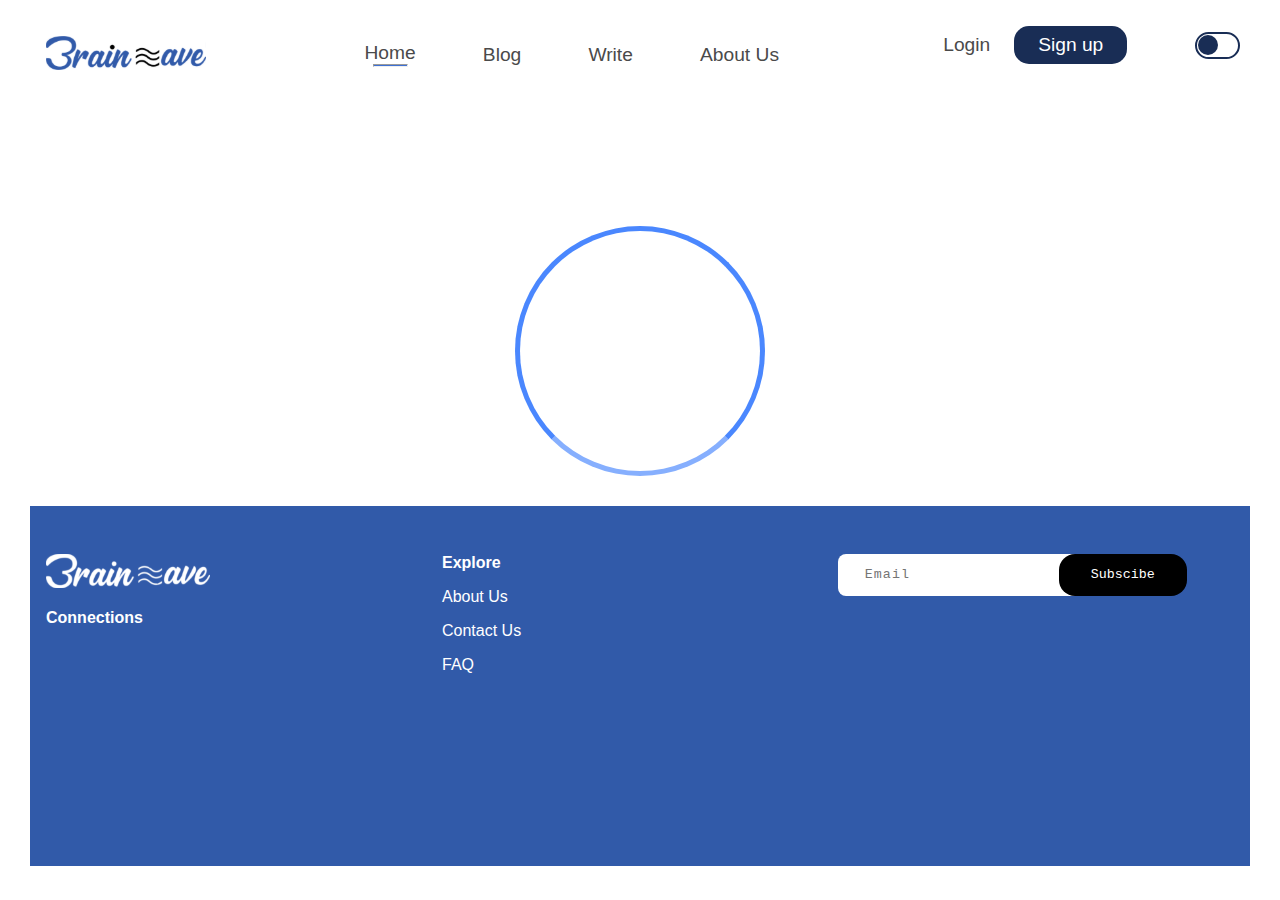
==== index.html @ cccf6da3 "initial upload of files" ====
<!DOCTYPE html>
<html lang="en">

<head>
    <meta charset="UTF-8">
    <meta http-equiv="X-UA-Compatible" content="IE=edge">
    <meta name="viewport" content="width=device-width, initial-scale=1.0">
    <link rel="stylesheet" href="./css/style.css">
    <link rel="stylesheet" href="./css/pre-loader.css">
    <link rel="icon" type="image/x-icon" href="images/favicon.ico" />
    <title>Brainwave</title>
</head>

<body>

    <!-- Main-nav -->
    <div class="body-cont">
        <nav class="navbar">
            <div class="logo">
              <a href="./index.html"><img src="./img for blog page/brainwave logo 2.svg" alt="" /></a>
            </div>
            <div>
            <ul class="list1">
              <li class="nav-items">
                <a href="./index.html"><p class="ho">Home</p></a>
                <hr class="line" />
              </li>
              <li class="nav-items">
                <a href="./blog.html"><p class="ho">Blog</p></a>
              </li>
              <li class="nav-items">
                <a href="./write.html"><p class="ho">Write</p></a>
              </li>
              <li class="nav-items">
                <a href="./aboutus.html"><p class="ho">About Us</p></a>
              </li>
            </ul>
        </div>
        <div>
            <ul class="list2">
              <li class="nav-items2">
                <a href="./login.html"><p class="ho">Login</p></a>
              </li>
              <li class="nav-items2 signup">
                <a href="./signup.html" style="color: #fff">Sign up</a>
              </li>
            </ul>
        </div>
        <div>
            <label  id="dark-change"></label>
            </div>
          </nav>

          <div>
          <section>
            <p class="loader" id="first-load"> </p>
        </section>
        

        <!-- Header Section -->
        <div class="second-load">
        <header>

            <div class="header-box">
                <img src="./land imgs/wave (3).svg" alt="" class="wave">

                <div class="header-cont">
                    <div class="girl-img-m">
                        <img src="./land imgs/young woman studying online.svg" alt="" class="" width="90%">
                    </div>
                    <div class="true-content">

                        <h1 class="true-h1">Be the True Wave
                            and Inspire others</h1>
                        <p class="true-p">Write your valuable ideas and read them
                            later in FREE format.</p>
                        <button class="write-btn"><a class="write-txt" href="./write.html">Write</a></button>
                    </div>
                    
                    <div class="girl-img">
                        <img src="./land imgs/young woman studying online.svg" alt="" class="" width="100%">
                    </div>
                </div>

            </div>

            
           
            <div>
                <!-- <img class="true-wave" src="land imgs/true-wave-group.svg"> -->

             
            
            </div>
        </header>
        
       
        <!-- Trending Section -->
        <div class="trend-main-nav">
            <div class="trend-nav">
            <h2 class="t-wave-h2">Trending on Wave</h2>
            <div class="arrows">
                <div class="left-arrow">
                    <button class="btn-left"><img src="land imgs/left-arrow.svg" class="left-arr"></button>
                </div>

                <div class="right-arrow">
                    <button class="btn-right"><img src="land imgs/right-arrow.svg" class="right-arr"></button>
                </div>


            </div>
            </div>
        </div>


        <div class="trend-container">
            <div class="sec-trend" id= "mobile">
                <div>
                    <div class="trend-card">
                        <img src="land imgs/ambition.svg" class="dream" style="width: 378.91px; height: 343.62px;">
                        <h2 class="dest">Use ambition as a source of motivation</h2>
                        <p class="p1-trend">I have been through times when I just could not do a task just because i was purely demotivated, no matter how important that may be. As a result I started drastically falling behind in life. However, there is a</p>
                    </div>

                </div>

                <div class="auth-cont3">
                    <img src="land imgs/karen.svg">
                    <div class="auth-right">
                        <h3>John</h3>
                        <div>
                            <p>June 17,2022 - 3 min Read</p>
                        </div>


                    </div>

                </div>
            </div>


            <!-- second trend -->
            <div class="sec-trend">
                <div>
                    <div class="trend-card">
                        <img class="rich" src="land imgs/Richird-norton.svg">
                          <a href="./preview.html"><h2 class="dest"> Richird Norton
                            photorealistic rendering as real photos</h2></a>
                        <p class="p3-trend">Progressively incentivize cooperative systems through technically sound functionalities. Credibly productivate seamless data with flexible schemas.</p>
                    </div>

                </div>

                <div class="auth-cont2">
                    <img src="land imgs/Ngozi.svg">
                    <div class="auth-right">
                        <h3>Ngozi</h3>
                        <div>
                            <p>October 7,2022 - 2 min Read</p>
                        </div>


                    </div>

                </div>

            </div>

            <!-- Third trend -->
            <div class="sec-trend">
                <div>
                    <div class="trend-card">
                        <img class="rich" src="land imgs/hidden-cause.svg">
                        <h2 class="dest">The Hidden Cause of Burnout Nobody Wants to Admit</h2>
                        <p class="p1-trend">It’s embarrassing. But it shouldn’t be. — I worked with a man everyone
                            liked.
                            His wife, his kids,
                            his parents, his sisters, his brother. His in-laws.
                            His mates, both close and acquaintances. He was there for them all. </p>
                    </div>

                </div>

                <div class="auth-cont3" id="kar">
                    <img src="land imgs/karen.svg">
                    <div class="auth-right">
                        <h3>Karen Nimbo</h3>
                        <div>
                            <p>July 17,2022 - 5 min Read</p>
                        </div>


                    </div>

                </div>
            </div>



        </div>

        <!-- Latest Post Section -->

        <section class="latest-sec">
            <ul class="latest-nav">
                <li class="left-nav">
                    <a class="late" href="">Latest Post</a>
                </li>
                <li class="right-nav">
                    <a class="mon" id="all" href="#">All</a>
                    <a class="mon" href="./technology.html">Technology</a>
                    <a class="mon" href="./money.html">Money</a>
                    <a class="mon" href="#">Business</a>
                </li>

            </ul>

            <div class="latest-container">
                <div class="left-late">
                    <!-- First card -->
                    <div class="auth-main">

                        <img src="land imgs/travel-toworld.svg">
                        <div class="auth-left-cont">
                            <h2 class="late-h1">How to travel the world and get companies to pay for it.</h2>
                            <div class="auth-late">
                                <img src="land imgs/peter.svg">
                                <div class="auth-time">
                                    <h2 class="auth-name">Peter</h2>
                                    <div class="auth-date">
                                        <p>July 17,2022 - 5 min Read</p>
                                    </div>

                                </div>
                            </div>
                        </div>
                    </div>

                    <!-- 2nd card -->
                    <div class="auth-main">

                        <img src="land imgs/opt-setting.svg">
                        <div class="auth-left-cont">
                            <h2 class="late-h2">The Optimal iPhone Settings and Best Apps for Productivity, Focus, and
                                Health</h2>
                            <div class="auth-late">
                                <img src="land imgs/johnson.svg">
                                <div class="auth-time">
                                    <h2 class="auth-name">Johnson</h2>
                                    <div class="auth-date">
                                        <p>July 17,2022 - 7 min Read</p>
                                    </div>

                                </div>
                            </div>
                        </div>
                    </div>

                    <!-- 3rd card -->
                    <div class="auth-main">

                        <img src="land imgs/how-spot.svg">
                        <div class="auth-left-cont">
                            <h2 class="late-h3">How to Spot a Sketchy Spiritual Guru</h2>
                            <div class="auth-late">
                                <img src="land imgs/jake.svg">
                                <div class="auth-time">
                                    <h2 class="auth-name">Jake</h2>
                                    <div class="auth-date">
                                        <p>July 2,2022 - 4 min Read</p>
                                    </div>

                                </div>
                            </div>
                        </div>
                    </div>

                    <!-- 4th card -->
                    <div class="auth-main">

                        <img src="land imgs/purpose-life.svg">
                        <div class="auth-left-cont">
                            <h2 class="late-h4">The Purpose Of Life Is Not Happiness: It’s Usefulness</h2>
                            <div class="auth-late">
                                <img src="land imgs/repe.svg">
                                <div class="auth-time">
                                    <h2 class="auth-name">Bepe</h2>
                                    <div class="auth-date">
                                        <p>June 3,2022 - 7 min Read</p>
                                    </div>

                                </div>
                            </div>
                        </div>
                    </div>
                </div>

                <!-- Right latest section -->
                <div class="right-late">
                    <img class="tech" src="land imgs/technology.svg">
                    <h2 class="right-late-h2">How Technology is Hijacking Your Mind — from a Magician and Google Design
                        Ethicist.</h2>
                    <div class="right-auth-cont">

                        <div class="auth-right-late">
                            <img src="land imgs/john.svg">
                            <div class="auth-right-time">
                                <h2>John</h2>
                                <div>
                                    <p>August 17,2022 - 5 min Read</p>
                                </div>

                            </div>
                        </div>
                    </div>

                </div>
            </div>
        </section>

        <!-- Last Section -->
        <section class="top-container">
            <div class="last-nav">
                <h2 class="top-h2" id="top-post">Top Posts</h2>
                <div>
                    <h2 class="top-h2" id="gory">Categories</h2>
                </div>

            </div>

            <!-- Top posts left-section -->
            <div class="top-categ-cont">
                <div class="main-top">
                    <div class="top-left">
                        <div class="top-card">
                            <img src="land imgs/three-habits.svg">
                            <h2 class="top-big-h2">3 Habits of Incredibly Healthy People</h2>
                            <div class="top-left-auth-cont">

                                <div class="top-left-cred">
                                    <img src="land imgs/benson.svg">
                                    <div class="top-left-time">
                                        <h2 class="auths-name">Benson</h2>
                                        <div>
                                            <p class="auths-date">July 17,2021 - 2 min Read</p>
                                        </div>

                                    </div>
                                </div>
                            </div>
                        </div>
                        <div class="auth-main">

                            <img src="land imgs/opt-setting.svg">
                            <div class="auth-left-cont">
                                <h2 class="top-last-h2" id="opt">The Optimal iPhone Settings and Best Apps for
                                    Productivity, Focus, and Health</h2>
                                <div class="auth-late">
                                    <img src="land imgs/peter-health.svg">
                                    <div class="auth-time">
                                        <h2 class="auth-name">Peter</h2>
                                        <div>
                                            <p class="auth-date">March 17,2022 - 10 min Read</p>
                                        </div>

                                    </div>
                                </div>
                            </div>
                        </div>
                        <!-- </div> -->

                        <div class="auth-main">

                            <img src="land imgs/long-awaited.svg">
                            <div class="auth-left-cont">
                                <h2 class="top-last-h2" id="long">This Long-Awaited Technology May Finally Change the
                                    World</h2>
                                <div class="auth-late">
                                    <img src="land imgs/kemi.svg">
                                    <div class="auth-time">
                                        <h2 class="auth-name">Kemi</h2>
                                        <div>
                                            <p class="auth-date">August 3,2021 - 12 min Read</p>
                                        </div>

                                    </div>
                                </div>
                            </div>
                        </div>
                    </div>

                    <div class="top-right">
                        <!-- Card-one -->
                        <div class="auth-main">

                            <img src="land imgs/your-life.svg">
                            <div class="auth-left-cont">
                                <h2 class="top-last-h2" id="pur">The Purpose of Your Life Is to Choose a Lifestyle</h2>
                                <div class="auth-late">
                                    <img src="land imgs/princess.svg">
                                    <div class="auth-time">
                                        <h2 class="auth-name">Princess</h2>
                                        <div>
                                            <p class="auth-date">19th july</p>
                                        </div>

                                    </div>
                                </div>
                            </div>
                        </div>
                        <!-- Card-two -->
                        <div class="auth-main">

                            <img src="land imgs/stop-saying.svg">
                            <div class="auth-left-cont">
                                <h2 class="top-last-h2">Stop Saying Technology is Causing Social Isolation</h2>
                                <div class="auth-late">
                                    <img src="land imgs/john-say.svg">
                                    <div class="auth-time">
                                        <h2 class="auth-name">John</h2>
                                        <div>
                                            <p class="auth-date">July 17,2022 - 5 min Read</p>
                                        </div>

                                    </div>
                                </div>
                            </div>
                        </div>

                        <!-- Top-right-Card-three -->
                        <div class="auth-main-top">

                            <img class="art" src="land imgs/art-die.svg">
                            <div class="auth-left-cont">
                                <h2 class="top-big-h2">“The Art of Dying”: a valuable message from Bruce Lee about our
                                    ego.</h2>
                                <div class="auth-top">
                                    <img src="land imgs/joy2.svg">
                                    <div class="top-left-time">
                                        <h2 class="auths-name">Joy</h2>
                                        <div>
                                            <p class="auths-date">November 17,2021 - 10 min Read</p>
                                        </div>

                                    </div>
                                </div>
                            </div>
                        </div>





                    </div>
                </div>


                <!-- 
    Category Section -->
                <div class="categ-sec">
                    <a href=""><img class="cat" src="land imgs/lifestyle.svg"></a>
                    <a class="cat" href="./technology.html"><img src="land imgs/tech-categ.svg"></a>
                    <a class="cat" href=""><img src="land imgs/arts and deisgn.svg"></a>
                    <a class="cat" href=""><img src="land imgs/health-latest.svg"></a>
                    <a class="cat" href=""><img src="land imgs/religion-categ.svg"></a>
                    <a class="cat" href=""><img src="land imgs/Production.svg"></a>
                    <a class="cat" href="./money.html"><img src="land imgs/money-categ.svg"></a>
                    <a class="cat" href=""><img src="land imgs/Business.svg"></a>
                    <div class="see-categ">
                        <a href="">
                            <p id="see-txt">See All</p>
                        </a>
                    </div>
                </div>
            </div>
        </section>
    </div>
    </div>

    <footer>
        <div class="div-footer-one">
          <div class="logo-div-footer">
            <img src="images/Brain wave 1.svg" alt="brainwave logo" class="footer-logo"/>
          </div>
          <div class="social">
            <h4>Connections</h4>
            <!-- <div class="social-icons">
              <i class="fa-brands fa-facebook"></i>
              <i class="fa-brands fa-twitter"></i>
              <i class="fa-brands fa-youtube"></i>
              <i class="fa-brands fa-pinterest"></i>
              <i class="fa-brands fa-behance"></i>
            </div> -->
          </div>
        </div>
        <div class="footer-list">
          <ul class="footer-ul">
            <li class="footer-li"><b>Explore</b></li>
            <li class="footer-li">
              <a href="#" class="footer-link">About Us</a>
            </li>
            <li class="footer-li">
              <a href="#" class="footer-link">Contact Us</a>
            </li>
            <li class="footer-li">
              <a href="./faq.html" class="footer-link">FAQ</a>
            </li>
          </ul>
        </div>
        <div class="subscibe">
          <input type="email" placeholder="Email" required/>
          <button class="footer-btn">Subscibe</button>
        </div>
      </footer>
    <script src="theme.js"></script>

    <script>
        var hidden = false;
    
        setInterval(function () {
          document.getElementById("first-load").style.display = "none";
        }, 2000)
    
        setTimeout(() => {
          document.querySelector('.second-load').style.display = 'block'
        }, 2000)
    
      </script>
</body>

</html>
---- css/style.css ----
@import url("https://fonts.googleapis.com/css2?family=Open+Sans&display=swap");
@import url("http://fonts.cdnfonts.com/css/cascadia-code");
* {
  margin: 0;
  padding: 0;
  box-sizing: border-box;
  text-decoration: none;
}

body {
  background-color: #ffffff;

  /* margin: 0 auto;
    justify-content: center; */
}
.body-cont {
  margin: 0 30px;
}
h1,
h2,
h3,
h4 {
  font-family: "Cascadia Code", sans-serif;
}
p {
  font-family: "Open Sans", sans-serif;
}

/* CSS for Theme mode */
label {
  position: absolute;
  width: 45px;
  height: 27px;
  right: 40px;
  top: 32px;
  border: 2px solid #192d55;
  border-radius: 20px;
}
label:before {
  position: absolute;
  content: "";
  width: 20px;
  height: 20px;
  left: 1px;
  top: 1px;
  border-radius: 50%;
  background: #192d55;
  cursor: pointer;
  transition: 0.4s;
}
label.active:before {
  left: 24px;
  background: #fff;
}
body.night {
  background: #000;
  color: #fff;
}

/* End of css for theme mode */

/* Css for main nav */

html {
  scroll-behavior: smooth;
}

.navbar {
  font-family: "Cascadia Code", sans-serif;
  margin-top: 1rem;
  /* font-weight: 600; */
  width: 100%;
  margin: 10px auto;
  display: flex;
  /* made it wrap else it will overflow in smaller screen, distorting the design */
  flex-wrap: wrap;
  justify-content: space-between;
  padding: 1rem;
}

.logo {
  display: flex;
  flex-basis: 15%;
  flex-shrink: 0;
  margin-top: 10px;
}

.logo img {
  /* flex-shrink: 0; */
  width: 90%;
}
/* .logo img:hover{
  background: #4A87FE;
} */
.list1 {
  flex-basis: 50%;
}


.list2 {
  flex-basis: 23%;
}

nav ul {
  display: flex;
  justify-content: center;
  align-items: center;
  list-style-type: none;
}

nav ul li a {
  font-size: 1.2rem;
  text-decoration: none;
  color: #4a4a4a;
}

.nav-items {
  padding: 1rem 2.1rem;
  margin-bottom: 5px;
}
.ho{
  font-family: "Cascadia Code", sans-serif;
}
.ho:hover{
  color: #4A87FE;
}
.blog {
  border-bottom: 3px solid #192d55;
}

hr {
  background-color: #3e71d4;
}

.line {
  display: flex;
  margin: 0 auto;
  justify-content: center;
  align-items: center;
  text-align: center;
  width: 35px;
  height: 3px;
  outline: none;
  /* margin-top: 5px; */
  color: #192d55;
}
.nav-items2 {
  padding: 0.5rem 1.5em;
}

.signup {
  color: #ffffff;
  background-color: #192d55;
  border-radius: 15px;
}
.signup:hover{
  background: #4A87FE;
}
/* Css for header */
header {
  width: 100%;
  display: block;
  /* background-image: url("/land\ imgs/true-wave-group.svg"); */
  /* width: 100%;
  position: relative; */
}

.header-box {
  width: 99%;
  height: 600px;
  /* margin-bottom: 50px; */
  margin: 0 auto;
  /* padding-top: 60px; */
  position: relative;
  background-color: #3e71d4;
}
.header-box-m{
  display: none;
}
.wave {
  width: 50%;
  position: absolute;
}

.header-cont {
  display: flex;
  position: relative;
  top: 190px;
  justify-content: center;
  align-items: center;
}

.true-content {
  margin-top: -80px;
  margin-left: 90px;
}

.girl-img {
  margin-right: 40px;
  padding-top: 60px;
  /* height: 700px; */
}

.true-h1 {
  font-weight: 600;

  font-size: 64px;
  line-height: 74px;

  color: #ffffff;

  width: 90%;

  color: #ffffff;
}
.true-p {
  color: #ffffff;
  font-weight: 400;
  font-size: 24px;
  width: 80%;
  line-height: 29px;
  padding-top: 20px;
  font-family: "Cascadia Code", sans-serif;
}
.true-content {
  /* position: absolute; */
  /* width: 100%; */
  /* bottom: -15px; */
  /* right: 330px; */
}
.write-btn {
  padding: 20px 60px;
  background: #192d55;
  border-radius: 25px;
  border: #192d55;
  margin-top: 60px;
}
.write-btn:hover{
  background: #4A87FE;
}
.write-txt {
  font-family: "Cascadia Code", sans-serif;
  color: #ffffff;
  font-weight: 600;
  font-size: 20px;
}

/* Css for trending */
.trend-nav {
  display: flex;
  justify-content: space-between;
   margin-top: 60px;
   margin-bottom: 10px;
  /* border-bottom: 1px solid  #AAAAAA;  */
}
.trend-main-nav{

  border-bottom: 1px solid  #AAAAAA;
}
.t-wave-h2 {
  font-weight: 600;
  font-size: 32px;
  line-height: 37px;
  color: #555555;
}

.arrows {
  display: flex;
  justify-content: center;
  align-items: center;
  margin-right: 10px;
}
.left-arr {
  /* border: 1px solid #192d55; */
  width: 100%;
}
.left-arrow {
  /* border: 1px solid #192d55;   */
}
.right-arrow {
  /* margin-right: 20px; */
  /* border: 1px solid #192d55;  */
}

.btn-right {
  background-color: #192d55;
  border: 1px solid #192d55;
  border-radius: 15%;
  display: flex;

  align-items: flex-start;
  padding: 7px 16px;
  gap: 10px;

  width: 60px;
  height: 39px;
}
.btn-right:hover{
  background: #4A87FE;
  
}
.btn-left:hover{
  background: #4A87FE;
}
.btn-left {
  border: 1px solid #192d55;
  border-radius: 15%;
  padding: 7px 16px;
  margin-right: 10px;
}
.trend-container {
   display: flex;
   width: 100%;
  /* justify-content: space-between; */
  padding-top: 25px;
  /* padding-left: 20px; */
}
.rich{
  width: 378.91px;
  height: 343.62px;
}
.sec-trend {
 width: 33.3%;
 display: grid;
} 
.sec-trend:hover{
  transform: translateY(-5px);
  box-shadow: 0px 4px 3px 0px rgba(0, 0, 0, 0.25);
  /* box-shadow: 0 0 0 #4a4a4a;
  opacity: 0.5; */
}
.p1-trend {
  width: 90%;
  padding-top: 43px;
  font-size: 14.71px;
  line-height: 18.39px;
  color: #555555;
  font-weight: 600;
}
.p2-trend {
  width: 95%;
  padding-top: 20px;
  font-size: 14.71px;
  line-height: 18.39px;
  color: #555555;
  font-weight: 600;
}
.p3-trend {
  padding-top: 15px;
  width: 91%;
  font-size: 14.71px;
  line-height: 18.39px;
  color: #555555;
  font-weight: 600;
}
.dest,
.dest2,
.dest3 {
  font-family: "Cascadia Code";
  font-weight: 600;
  font-size: 24px;
  line-height: 28px;
  color: #3e71d4;
}
.dest {
  padding-top: 15px;
  width: 90%;
}
.dest:hover{
 color: #192d55;
}
/* .dest2 {
  padding-top: 10px;
  width: 100%;
}
.dest3 {
  padding-top: 10px;
} */
.auth-cont {
  display: flex;
  padding-top: 70px;
  align-items: center;
}
.auth-cont2 {
  display: flex;
  padding-top: 50px;
}
.auth-cont3 {
  display: flex;
  padding-top: 30px;
}
.auth-right {
  display: flex;
  flex-direction: column;
  padding-left: 15px;
}
.auth-right-late {
  padding-top: 15px;
}
.auth-right-time {
  padding-left: 5px;
}
.latest-container {
  display: flex;
  justify-content: space-between;
  margin-top: 20px;
}
.latest-nav {
  display: flex;
  justify-content: space-between;
  text-decoration: none;
  list-style: none;
  padding-top: 70px;
  color: #555555;
}
.late-h1,
.late-h2,
.late-h3,
.late-h4 {
  font-family: "Cascadia Code";
  font-weight: 600;
  font-size: 8.95109px;
  line-height: 10px;
  color: #3e71d4;
}
.late-h1 {
  width: 70%;
}
.late-h2 {
  width: 65%;
}
.late-h3 {
  width: 70%;
}
.late-h4 {
  width: 60%;
}
.left-late {
  width: 40%;
}
ul {
  font-family: "Cascadia Code", sans-serif;
}
.right-nav {
  display: flex;
  justify-content: center;
  text-align: center;
}
.right-late-h2 {
  width: 100%;
  padding-top: 10px;

  font-family: "Cascadia Code";
  font-weight: 600;
  font-size: 29.4044px;
  line-height: 34px;
  color: #3e71d4;
}
.late {
  color: #555555;
  font-size: 24px;
}

#all {
  color: #ffffff;
  background: #192d55;
  padding: 8px 12px;
  border-radius: 4px;
  font-size: 24px;
  /* margin-bottom: 50px; */
}
#all:hover{
  background: #3e71d4;
}
.btn-all {
  padding: 8px 12px;
  margin-bottom: 50px;
}
.mon {
  color: #555555;
  font-size: 24px;
  /* padding-left: 40px; */
  padding: 8px 14px 8px 16px;
  /* padding-bottom: 8px; */
}
.mon:hover{
  color: #3e71d4;
}
.late:hover{
  color: #3e71d4;
}
.auth-main {
  display: flex;
  align-items: center;
  padding-bottom: 20px;
  font-family: "Cascadia Code";

  font-weight: 600;
  font-size: 8.95109px;
  line-height: 10px;
}
.auth-main:hover{
  transform: translateY(-5px);
  box-shadow: 0px 4px 3px 0px rgba(0, 0, 0, 0.25);
}
.auth-name {
  font-family: "Cascadia Code";
  font-weight: 400;

  font-size: 5.48752px;
  line-height: 9px;
  color: #000000;
}
.auth-date {
  font-family: "Cascadia Code";

  font-weight: 400;
  font-size: 5.48752px;
  line-height: 7px;
  display: flex;
  align-items: center;

  color: #6c757d;
}
.auth-left-cont {
  display: flex;
  flex-direction: column;
  padding-left: 5px;
}
.auth-late {
  display: flex;
  padding-top: 5px;
}
.auth-time {
  display: flex;
  flex-direction: column;
  font-weight: 400;
  font-size: 14.71px;
  color: #808080;
  padding-left: 5px;
}
.late-h1:hover, .late-h2:hover, .late-h3:hover, .late-h4:hover{
color:#192d55;
font-size: 10px;
cursor: pointer;
}
.right-late-h2:hover{
  color:#192d55;
  cursor: pointer;
}
.right-late:hover{
  transform: translateY(-5px);
  box-shadow: 0px 4px 3px 0px rgba(0, 0, 0, 0.25);
  cursor: pointer;
}
.auth-main-top:hover{
  transform: translateY(-5px);
  box-shadow: 0px 4px 3px 0px rgba(0, 0, 0, 0.25);
  cursor: pointer;
}
.art:hover{
  transform: translateY(-5px);
  box-shadow: 0px 4px 3px 0px rgba(0, 0, 0, 0.25);
  cursor: pointer;
}
.top-big-h2:hover{
  color:#192d55;
  cursor: pointer;
}
.categ-sec a:hover{
  box-shadow: 0px 0px 0px  rgba(182, 178, 178, 0.25);
  cursor: pointer;
}
h3 {
  color: #333333;
  font-weight: 400;
  font-size: 14.71px;
}
.right-late {
  width: auto;
  /* display: flex; */
}
.auth-right-late {
  display: flex;
}

/* CSS for Last section */
.last-nav {
  display: flex;
  justify-content: space-between;
}
.top-h2 {
  font-family: "Cascadia Code";
  font-weight: 600;
  font-size: 32px;
  line-height: 37px;
  color: #555555;
}
.top-last-h2 {
  font-family: "Cascadia Code";
  font-style: normal;
  font-weight: 600;
  font-size: 8.95109px;
  line-height: 10px;
  color: #3e71d4;
}
.top-big-h2 {
  font-family: "Cascadia Code";
  font-weight: 600;
  font-size: 19.3359px;
  line-height: 22px;
  color: #3e71d4;
  width: 100%;
}
.auths-name {
  font-family: "Cascadia Code";
  font-style: normal;
  font-weight: 400;
  font-size: 11.854px;
  line-height: 20px;
  color: #000000;
}
.auths-date {
  font-family: "Cascadia Code";
  font-style: normal;
  font-weight: 400;
  font-size: 11.854px;
  line-height: 14px;
  display: flex;
  align-items: center;
  color: #6c757d;
}
/* 
#top-post{
    border-bottom: 1px solid #3E71D4; 
}
#gory{
    border-bottom: 1px solid #3E71D4;
} */

.top-container {
  width: 100%;
  margin-top: 50px;
}
.main-top {
  display: flex;
  width: 65%;
}
.top-left {
  width: 32.5%;
  border-top: 1px solid #3e71d4;
}
.top-card {
  padding-bottom: 20px;
  /* margin-top: 20px; */
}
.auth-top {
  display: flex;
  padding-top: 10px;
}
.auth-top-time {
  display: flex;
  flex-direction: column;
}
.top-right {
  width: 32.5%;
  margin-left: 150px;
  /* border-top: 1px solid #3E71D4; */
}
.top-left-cred {
  display: flex;
  padding-top: 15px;
}
.top-left-time {
  padding-left: 10px;
}
.top-categ-cont {
  display: flex;
  border-top: 1px solid #3e71d4;
  margin-top: 20px;
}

.see-categ {
  display: flex;
  justify-content: flex-end;
  font-family: "Cascadia Code", sans-serif;
}
#see-txt {
  font-family: "Cascadia Code", sans-serif;
  color: #333333;
}
#see-txt:hover{
  color: #3e71d4;
}
.categ-sec {
  margin-left: 10px;
}
.girl-img-m{
  display: none;
}
/* Css for footer */

footer {
  background-image: url(images/wave.png);
  background-repeat: no-repeat;
  background-color: #315aa9;
  display: grid;
  grid-template-columns: 1fr 1fr 1fr;
  color: #fff;
  padding: 3em 1em;
  margin-top: 30px;
  font-family: "Cascadia Code", Consolas, "Courier New", monospace;
  min-height: 40vh;
}
.logo-div-footer {
  margin-bottom: 1em;
}
h4 {
  margin-bottom: 1em;
}
.social {
  font-family: "Lora", sans-serif;
  font-weight: 700;
}
.fa-brands {
  margin-right: 1em;
}
.fa-brands:hover {
  color: rgba(170, 170, 170, 1);
}
.footer-ul {
  display: block;
}
.footer-li {
  margin-bottom: 1em;
  list-style: none;
}
.footer-link {
  color: #fff;
  margin-bottom: 1em;
}
.footer-link:active {
  color: rgba(85, 85, 85, 1);
}
input {
  width: 80%;
  padding: 1em 2em;
  border: none;
  border-radius: 0.5rem;
  font-family: "Cascadia Code", Consolas, "Courier New", monospace;
  position: relative;
}
input:placeholder-shown {
  color: rgba(170, 170, 170, 1);
  letter-spacing: 1.1px;
}
.footer-btn {
  position: absolute;
  right: 7em;
  background-color: #000;
  color: #fff;
  padding: 1em;
  border: none;
  border-radius: 1rem;
  width: 10%;
  font-family: "Cascadia Code", Consolas, "Courier New", monospace;
}
.footer-btn:hover,
.footer-btn:active {
  transform: translateX(3px);
}


.wrapper {
  height: 80vh;
}

.hero {
  display: flex;
  flex-direction: column;
  justify-content: center;
  align-items: center;
}

.back {
  margin-top: 15px;
  background-color: #192d55;
  color: white;
  padding: 0.5rem 1rem;
  font-family: 'cascadia-code', sans-serif;
  text-decoration: none;
  border-radius: 5px;
}
/* Media Query for Latest Section */
/* 
@media (min-width: 1025px) and (max-width: 1280px) {
  body {
    width: fit-content;
  }
} */

/* 
  ##Device = Tablets, Ipads (portrait)
  ##Screen = B/w 768px to 1024px
*/
/* 
@media (min-width: 768px) and (max-width: 1024px) {
  .latest-nav {
    display: flex;
    flex-direction: column;
  }
  .right-late {
  }
} */

/* 
  ##Device = Tablets, Ipads (landscape)
  ##Screen = B/w 768px to 1024px
*/

/* @media (min-width: 481px) and (max-width: 767px) {
  .latest-nav {
    display: flex;
    flex-direction: column;
    width: 100%;
    justify-content: space-between;
  }
  .right-late {
    width: auto;
  }
  .auth-main {
    width: 100%;
  }
  .left-late {
    width: 40%;
   
  }
  .latest-container {
    width: 100%;
    display: flex;
    justify-content: space-between;
  }
  .late-h1 {
  }
  .tech {
    width: 100%;
  }
} */

/* 
  ##Device = Most of the Smartphones Mobiles (Portrait)
  ##Screen = B/w 320px to 479px
*/

@media (min-width: 200px) and (max-width: 425px) {
.list1, .list2{
  display: none;
}

.girl-img{
  display: none;
}
.girl-img-m{
  display: block;
  width: 100%;
}
.true-content{
text-align: center;
  margin: 0 auto;
}
.true-content h1{
  font-weight: 400;
  font-size: 30px;
  line-height: 1;
  margin: auto;
}
.true-content p{
  font-size: 15px;
  opacity: 0.8;
  width: 100%;
 
}
.header-cont{
  display: flex;
  flex-direction: column;
  top: 10px;
}

.write-btn{
  padding: 10px 80px;
 
  border-radius: 15px;
 
  margin-top: 40px;
}
#mobile{
  display: none;
}
.right-late{
  display: none;

  
}
.sec-trend{
  width: 48%;
  display: block;
  /* display: grid; */
  margin-right: px;
  
}

.categ-sec{
  display: none;
}
.main-top{
  display: flex;
  flex-direction: column;
}
/* .top-categ-cont{
  display: none;
} */

#gory{
  display: none;
}
.top-left{
  width: 100%;
}
.top-right{
  margin-left: 0px;
  width: 100%;
}

.latest-nav{
  display: flex;
  width: 100%;
  flex-direction: column;
}
.right-nav{
  padding-top: 12px;
}
.mon{
  padding-left: 10px;
  font-size: 20px;
}

#all{
  font-size: 20px;

}
.left-late{
  width: 100%;
}

.rich{
  width: 100%;
  height: 0%;
}

.trend-container{
  justify-content: space-between;
}


 .dest{
  /* font-weight: 300; */
  font-size: 18px;
  width: 100%;
}

.p1-trend{
  width: 100%;
  padding-top: 7px;
} 
.auth-cont{
  padding-top: 0px;
}
.auth-right p{
font-size: 12px;
}

#kar{
  padding-top: 38px;
}
.t-wave-h2{
  font-weight: 600;
  font-size: 20px;
}
.late-h1{
  font-weight: 600;
}
.auth-left-cont{
  width: 100%;
}
.auth-date p{
  font-size: 7px;
}
.auth-name{
  font-weight: 400;
font-size: 6.99736px;
}

/* Footer */

  
  footer {
    display: grid;
    grid-template-columns: 1fr 1fr;
    padding: 2em 1em;
  }
  .logo-div-footer {
    grid-template-columns: 1fr 1fr 1fr;
    color: #fff;
    padding: 3em 1em;
    font-family: "Cascadia Code",Consolas,'Courier New',monospace;
    min-height: 40vh;
    margin-bottom: 1em;
    width: 70%;
  }
  .footer-logo {
    width: 100%;
  }
  .fa-brands {
    font-size: 0.8rem;
  }
  .footer-list {
    margin-left: auto;
  }
  input {
    width: 100%;
    display: inline-block;
  }
  .footer-btn {
    right: 5em;
    width: 40%;
  }
  .div-footer-one {
    margin-bottom: 0;
  }







}
---- css/pre-loader.css ----
.loader {
    margin: auto;
    margin-top: 10%;
    border-top: 5px solid #4A87FE;
    border-left: 5px solid #4A87FE;
    border-right: 5px solid #4A87FE;
    border-bottom: 5px solid #86AFFE;
    border-radius: 50%;
    width: 250px;
    height: 250px;
    -webkit-animation: spin 2s linear infinite; /* Safari */
    animation: spin 2s linear infinite;
}

/* Safari */
@-webkit-keyframes spin {
    0% { -webkit-transform: rotate(0deg); }
    100% { -webkit-transform: rotate(360deg); }
}

@keyframes spin {
    0% { transform: rotate(0deg); }
    100% { transform: rotate(360deg); }
}

.second-load{
    display: none;
}


@media (min-width: 200px) and (max-width: 425px) {
    .loader{
        width: 150px;
        height: 150px;
        margin-top: 25%;
    }
}
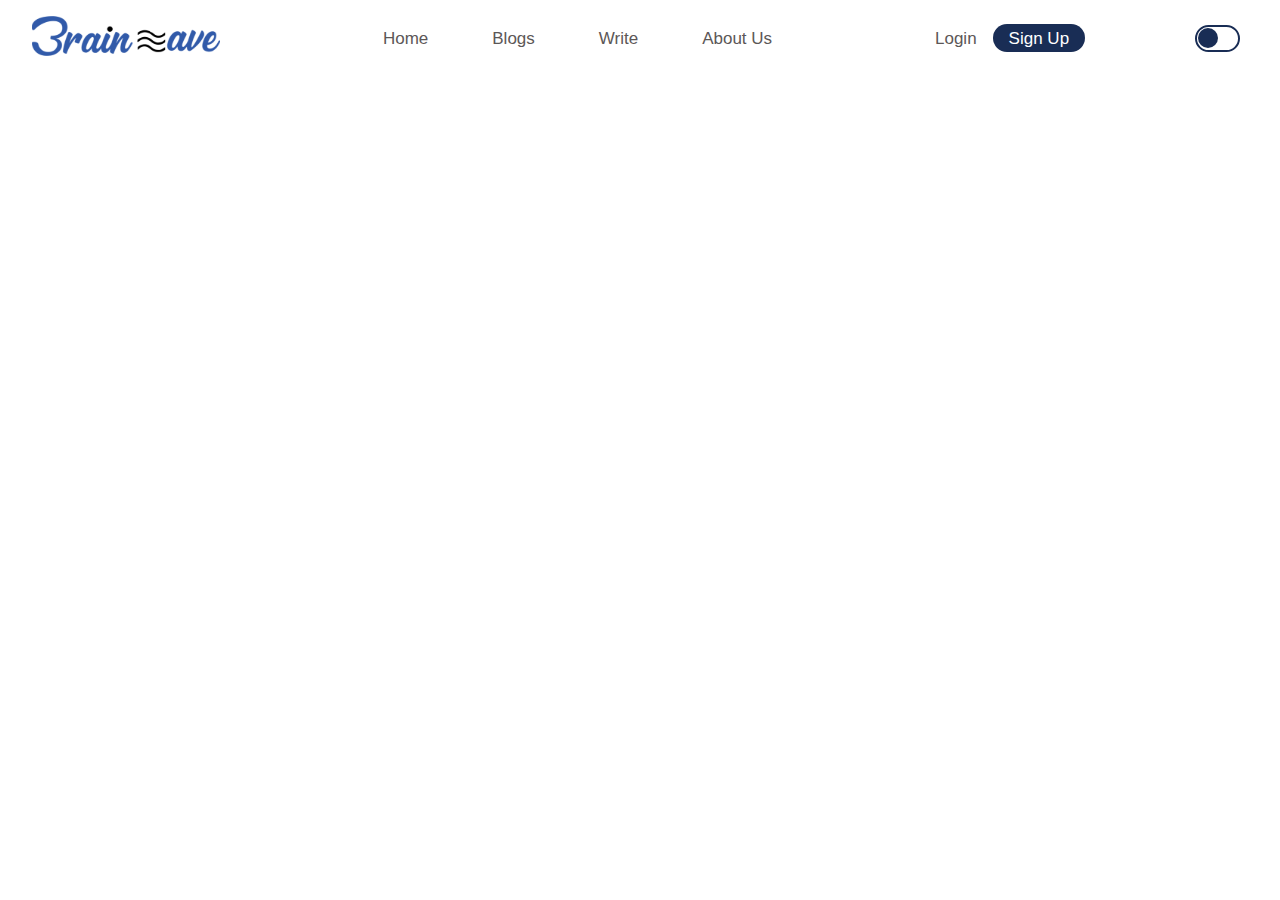
==== commit 1070cb6f: "index edit" ====
--- a/index.html
+++ b/index.html
@@ -8,525 +8,42 @@
     <link rel="stylesheet" href="./css/style.css">
     <link rel="stylesheet" href="./css/pre-loader.css">
     <link rel="icon" type="image/x-icon" href="images/favicon.ico" />
-    <title>Brainwave</title>
+    <link href="http://fonts.cdnfonts.com/css/open-sans" rel="stylesheet" />
+    <link href="http://fonts.cdnfonts.com/css/cascadia-code" rel="stylesheet" />
+    <title>Welcome</title>
 </head>
 
 <body>
-
-    <!-- Main-nav -->
-    <div class="body-cont">
-        <nav class="navbar">
-            <div class="logo">
-              <a href="./index.html"><img src="./img for blog page/brainwave logo 2.svg" alt="" /></a>
-            </div>
-            <div>
-            <ul class="list1">
-              <li class="nav-items">
-                <a href="./index.html"><p class="ho">Home</p></a>
-                <hr class="line" />
-              </li>
-              <li class="nav-items">
-                <a href="./blog.html"><p class="ho">Blog</p></a>
-              </li>
-              <li class="nav-items">
-                <a href="./write.html"><p class="ho">Write</p></a>
-              </li>
-              <li class="nav-items">
-                <a href="./aboutus.html"><p class="ho">About Us</p></a>
-              </li>
-            </ul>
+    <nav>
+        <div class="nav1">
+            <img src="/land imgs/brainwave logo 2.svg" alt="logo">
         </div>
-        <div>
-            <ul class="list2">
-              <li class="nav-items2">
-                <a href="./login.html"><p class="ho">Login</p></a>
-              </li>
-              <li class="nav-items2 signup">
-                <a href="./signup.html" style="color: #fff">Sign up</a>
-              </li>
-            </ul>
+        <div class="nav2">
+            <a href="#"><p>Home</p></a>
+            <a href="./blog.html"><p>Blogs</p></a>
+            <a href="./write.html"><p>Write</p></a>
+            <a href="./aboutus.html"><p>About Us</p></a>
         </div>
-        <div>
-            <label  id="dark-change"></label>
-            </div>
-          </nav>
-
-          <div>
-          <section>
-            <p class="loader" id="first-load"> </p>
-        </section>
-        
-
-        <!-- Header Section -->
-        <div class="second-load">
-        <header>
-
-            <div class="header-box">
-                <img src="./land imgs/wave (3).svg" alt="" class="wave">
-
-                <div class="header-cont">
-                    <div class="girl-img-m">
-                        <img src="./land imgs/young woman studying online.svg" alt="" class="" width="90%">
-                    </div>
-                    <div class="true-content">
-
-                        <h1 class="true-h1">Be the True Wave
-                            and Inspire others</h1>
-                        <p class="true-p">Write your valuable ideas and read them
-                            later in FREE format.</p>
-                        <button class="write-btn"><a class="write-txt" href="./write.html">Write</a></button>
-                    </div>
-                    
-                    <div class="girl-img">
-                        <img src="./land imgs/young woman studying online.svg" alt="" class="" width="100%">
-                    </div>
-                </div>
-
-            </div>
-
-            
-           
-            <div>
-                <!-- <img class="true-wave" src="land imgs/true-wave-group.svg"> -->
-
-             
-            
-            </div>
-        </header>
-        
-       
-        <!-- Trending Section -->
-        <div class="trend-main-nav">
-            <div class="trend-nav">
-            <h2 class="t-wave-h2">Trending on Wave</h2>
-            <div class="arrows">
-                <div class="left-arrow">
-                    <button class="btn-left"><img src="land imgs/left-arrow.svg" class="left-arr"></button>
-                </div>
-
-                <div class="right-arrow">
-                    <button class="btn-right"><img src="land imgs/right-arrow.svg" class="right-arr"></button>
-                </div>
-
-
-            </div>
-            </div>
+        <div class="nav3">
+            <a href="./login.html"><p>Login</p></a>
+            <a href="./signup.html"><p><span class="sign-up-btn">Sign Up</span></p></a>
         </div>
-
-
-        <div class="trend-container">
-            <div class="sec-trend" id= "mobile">
-                <div>
-                    <div class="trend-card">
-                        <img src="land imgs/ambition.svg" class="dream" style="width: 378.91px; height: 343.62px;">
-                        <h2 class="dest">Use ambition as a source of motivation</h2>
-                        <p class="p1-trend">I have been through times when I just could not do a task just because i was purely demotivated, no matter how important that may be. As a result I started drastically falling behind in life. However, there is a</p>
-                    </div>
-
-                </div>
-
-                <div class="auth-cont3">
-                    <img src="land imgs/karen.svg">
-                    <div class="auth-right">
-                        <h3>John</h3>
-                        <div>
-                            <p>June 17,2022 - 3 min Read</p>
-                        </div>
-
-
-                    </div>
-
-                </div>
-            </div>
-
-
-            <!-- second trend -->
-            <div class="sec-trend">
-                <div>
-                    <div class="trend-card">
-                        <img class="rich" src="land imgs/Richird-norton.svg">
-                          <a href="./preview.html"><h2 class="dest"> Richird Norton
-                            photorealistic rendering as real photos</h2></a>
-                        <p class="p3-trend">Progressively incentivize cooperative systems through technically sound functionalities. Credibly productivate seamless data with flexible schemas.</p>
-                    </div>
-
-                </div>
-
-                <div class="auth-cont2">
-                    <img src="land imgs/Ngozi.svg">
-                    <div class="auth-right">
-                        <h3>Ngozi</h3>
-                        <div>
-                            <p>October 7,2022 - 2 min Read</p>
-                        </div>
-
-
-                    </div>
-
-                </div>
-
-            </div>
-
-            <!-- Third trend -->
-            <div class="sec-trend">
-                <div>
-                    <div class="trend-card">
-                        <img class="rich" src="land imgs/hidden-cause.svg">
-                        <h2 class="dest">The Hidden Cause of Burnout Nobody Wants to Admit</h2>
-                        <p class="p1-trend">It’s embarrassing. But it shouldn’t be. — I worked with a man everyone
-                            liked.
-                            His wife, his kids,
-                            his parents, his sisters, his brother. His in-laws.
-                            His mates, both close and acquaintances. He was there for them all. </p>
-                    </div>
-
-                </div>
-
-                <div class="auth-cont3" id="kar">
-                    <img src="land imgs/karen.svg">
-                    <div class="auth-right">
-                        <h3>Karen Nimbo</h3>
-                        <div>
-                            <p>July 17,2022 - 5 min Read</p>
-                        </div>
-
-
-                    </div>
-
-                </div>
-            </div>
-
-
-
+        <div class="nav4">
+            <label for="theme"></label>
         </div>
-
-        <!-- Latest Post Section -->
-
-        <section class="latest-sec">
-            <ul class="latest-nav">
-                <li class="left-nav">
-                    <a class="late" href="">Latest Post</a>
-                </li>
-                <li class="right-nav">
-                    <a class="mon" id="all" href="#">All</a>
-                    <a class="mon" href="./technology.html">Technology</a>
-                    <a class="mon" href="./money.html">Money</a>
-                    <a class="mon" href="#">Business</a>
-                </li>
-
-            </ul>
-
-            <div class="latest-container">
-                <div class="left-late">
-                    <!-- First card -->
-                    <div class="auth-main">
-
-                        <img src="land imgs/travel-toworld.svg">
-                        <div class="auth-left-cont">
-                            <h2 class="late-h1">How to travel the world and get companies to pay for it.</h2>
-                            <div class="auth-late">
-                                <img src="land imgs/peter.svg">
-                                <div class="auth-time">
-                                    <h2 class="auth-name">Peter</h2>
-                                    <div class="auth-date">
-                                        <p>July 17,2022 - 5 min Read</p>
-                                    </div>
-
-                                </div>
-                            </div>
-                        </div>
-                    </div>
-
-                    <!-- 2nd card -->
-                    <div class="auth-main">
-
-                        <img src="land imgs/opt-setting.svg">
-                        <div class="auth-left-cont">
-                            <h2 class="late-h2">The Optimal iPhone Settings and Best Apps for Productivity, Focus, and
-                                Health</h2>
-                            <div class="auth-late">
-                                <img src="land imgs/johnson.svg">
-                                <div class="auth-time">
-                                    <h2 class="auth-name">Johnson</h2>
-                                    <div class="auth-date">
-                                        <p>July 17,2022 - 7 min Read</p>
-                                    </div>
-
-                                </div>
-                            </div>
-                        </div>
-                    </div>
-
-                    <!-- 3rd card -->
-                    <div class="auth-main">
-
-                        <img src="land imgs/how-spot.svg">
-                        <div class="auth-left-cont">
-                            <h2 class="late-h3">How to Spot a Sketchy Spiritual Guru</h2>
-                            <div class="auth-late">
-                                <img src="land imgs/jake.svg">
-                                <div class="auth-time">
-                                    <h2 class="auth-name">Jake</h2>
-                                    <div class="auth-date">
-                                        <p>July 2,2022 - 4 min Read</p>
-                                    </div>
-
-                                </div>
-                            </div>
-                        </div>
-                    </div>
-
-                    <!-- 4th card -->
-                    <div class="auth-main">
-
-                        <img src="land imgs/purpose-life.svg">
-                        <div class="auth-left-cont">
-                            <h2 class="late-h4">The Purpose Of Life Is Not Happiness: It’s Usefulness</h2>
-                            <div class="auth-late">
-                                <img src="land imgs/repe.svg">
-                                <div class="auth-time">
-                                    <h2 class="auth-name">Bepe</h2>
-                                    <div class="auth-date">
-                                        <p>June 3,2022 - 7 min Read</p>
-                                    </div>
-
-                                </div>
-                            </div>
-                        </div>
-                    </div>
-                </div>
-
-                <!-- Right latest section -->
-                <div class="right-late">
-                    <img class="tech" src="land imgs/technology.svg">
-                    <h2 class="right-late-h2">How Technology is Hijacking Your Mind — from a Magician and Google Design
-                        Ethicist.</h2>
-                    <div class="right-auth-cont">
-
-                        <div class="auth-right-late">
-                            <img src="land imgs/john.svg">
-                            <div class="auth-right-time">
-                                <h2>John</h2>
-                                <div>
-                                    <p>August 17,2022 - 5 min Read</p>
-                                </div>
-
-                            </div>
-                        </div>
-                    </div>
-
-                </div>
-            </div>
-        </section>
-
-        <!-- Last Section -->
-        <section class="top-container">
-            <div class="last-nav">
-                <h2 class="top-h2" id="top-post">Top Posts</h2>
-                <div>
-                    <h2 class="top-h2" id="gory">Categories</h2>
-                </div>
-
-            </div>
-
-            <!-- Top posts left-section -->
-            <div class="top-categ-cont">
-                <div class="main-top">
-                    <div class="top-left">
-                        <div class="top-card">
-                            <img src="land imgs/three-habits.svg">
-                            <h2 class="top-big-h2">3 Habits of Incredibly Healthy People</h2>
-                            <div class="top-left-auth-cont">
-
-                                <div class="top-left-cred">
-                                    <img src="land imgs/benson.svg">
-                                    <div class="top-left-time">
-                                        <h2 class="auths-name">Benson</h2>
-                                        <div>
-                                            <p class="auths-date">July 17,2021 - 2 min Read</p>
-                                        </div>
-
-                                    </div>
-                                </div>
-                            </div>
-                        </div>
-                        <div class="auth-main">
-
-                            <img src="land imgs/opt-setting.svg">
-                            <div class="auth-left-cont">
-                                <h2 class="top-last-h2" id="opt">The Optimal iPhone Settings and Best Apps for
-                                    Productivity, Focus, and Health</h2>
-                                <div class="auth-late">
-                                    <img src="land imgs/peter-health.svg">
-                                    <div class="auth-time">
-                                        <h2 class="auth-name">Peter</h2>
-                                        <div>
-                                            <p class="auth-date">March 17,2022 - 10 min Read</p>
-                                        </div>
-
-                                    </div>
-                                </div>
-                            </div>
-                        </div>
-                        <!-- </div> -->
-
-                        <div class="auth-main">
-
-                            <img src="land imgs/long-awaited.svg">
-                            <div class="auth-left-cont">
-                                <h2 class="top-last-h2" id="long">This Long-Awaited Technology May Finally Change the
-                                    World</h2>
-                                <div class="auth-late">
-                                    <img src="land imgs/kemi.svg">
-                                    <div class="auth-time">
-                                        <h2 class="auth-name">Kemi</h2>
-                                        <div>
-                                            <p class="auth-date">August 3,2021 - 12 min Read</p>
-                                        </div>
-
-                                    </div>
-                                </div>
-                            </div>
-                        </div>
-                    </div>
-
-                    <div class="top-right">
-                        <!-- Card-one -->
-                        <div class="auth-main">
-
-                            <img src="land imgs/your-life.svg">
-                            <div class="auth-left-cont">
-                                <h2 class="top-last-h2" id="pur">The Purpose of Your Life Is to Choose a Lifestyle</h2>
-                                <div class="auth-late">
-                                    <img src="land imgs/princess.svg">
-                                    <div class="auth-time">
-                                        <h2 class="auth-name">Princess</h2>
-                                        <div>
-                                            <p class="auth-date">19th july</p>
-                                        </div>
-
-                                    </div>
-                                </div>
-                            </div>
-                        </div>
-                        <!-- Card-two -->
-                        <div class="auth-main">
-
-                            <img src="land imgs/stop-saying.svg">
-                            <div class="auth-left-cont">
-                                <h2 class="top-last-h2">Stop Saying Technology is Causing Social Isolation</h2>
-                                <div class="auth-late">
-                                    <img src="land imgs/john-say.svg">
-                                    <div class="auth-time">
-                                        <h2 class="auth-name">John</h2>
-                                        <div>
-                                            <p class="auth-date">July 17,2022 - 5 min Read</p>
-                                        </div>
-
-                                    </div>
-                                </div>
-                            </div>
-                        </div>
-
-                        <!-- Top-right-Card-three -->
-                        <div class="auth-main-top">
-
-                            <img class="art" src="land imgs/art-die.svg">
-                            <div class="auth-left-cont">
-                                <h2 class="top-big-h2">“The Art of Dying”: a valuable message from Bruce Lee about our
-                                    ego.</h2>
-                                <div class="auth-top">
-                                    <img src="land imgs/joy2.svg">
-                                    <div class="top-left-time">
-                                        <h2 class="auths-name">Joy</h2>
-                                        <div>
-                                            <p class="auths-date">November 17,2021 - 10 min Read</p>
-                                        </div>
-
-                                    </div>
-                                </div>
-                            </div>
-                        </div>
-
-
-
-
-
-                    </div>
-                </div>
-
-
-                <!-- 
-    Category Section -->
-                <div class="categ-sec">
-                    <a href=""><img class="cat" src="land imgs/lifestyle.svg"></a>
-                    <a class="cat" href="./technology.html"><img src="land imgs/tech-categ.svg"></a>
-                    <a class="cat" href=""><img src="land imgs/arts and deisgn.svg"></a>
-                    <a class="cat" href=""><img src="land imgs/health-latest.svg"></a>
-                    <a class="cat" href=""><img src="land imgs/religion-categ.svg"></a>
-                    <a class="cat" href=""><img src="land imgs/Production.svg"></a>
-                    <a class="cat" href="./money.html"><img src="land imgs/money-categ.svg"></a>
-                    <a class="cat" href=""><img src="land imgs/Business.svg"></a>
-                    <div class="see-categ">
-                        <a href="">
-                            <p id="see-txt">See All</p>
-                        </a>
-                    </div>
-                </div>
-            </div>
-        </section>
-    </div>
-    </div>
-
-    <footer>
-        <div class="div-footer-one">
-          <div class="logo-div-footer">
-            <img src="images/Brain wave 1.svg" alt="brainwave logo" class="footer-logo"/>
-          </div>
-          <div class="social">
-            <h4>Connections</h4>
-            <!-- <div class="social-icons">
-              <i class="fa-brands fa-facebook"></i>
-              <i class="fa-brands fa-twitter"></i>
-              <i class="fa-brands fa-youtube"></i>
-              <i class="fa-brands fa-pinterest"></i>
-              <i class="fa-brands fa-behance"></i>
-            </div> -->
-          </div>
-        </div>
-        <div class="footer-list">
-          <ul class="footer-ul">
-            <li class="footer-li"><b>Explore</b></li>
-            <li class="footer-li">
-              <a href="#" class="footer-link">About Us</a>
-            </li>
-            <li class="footer-li">
-              <a href="#" class="footer-link">Contact Us</a>
-            </li>
-            <li class="footer-li">
-              <a href="./faq.html" class="footer-link">FAQ</a>
-            </li>
-          </ul>
-        </div>
-        <div class="subscibe">
-          <input type="email" placeholder="Email" required/>
-          <button class="footer-btn">Subscibe</button>
-        </div>
-      </footer>
-    <script src="theme.js"></script>
-
+    </nav>
     <script>
         var hidden = false;
-    
+
         setInterval(function () {
-          document.getElementById("first-load").style.display = "none";
+            document.getElementById("first-load").style.display = "none";
         }, 2000)
-    
+
         setTimeout(() => {
-          document.querySelector('.second-load').style.display = 'block'
+            document.querySelector('.second-load').style.display = 'block'
         }, 2000)
-    
-      </script>
+
+    </script>
 </body>
 
 </html>--- a/css/style.css
+++ b/css/style.css
@@ -1,5 +1,3 @@
-@import url("https://fonts.googleapis.com/css2?family=Open+Sans&display=swap");
-@import url("http://fonts.cdnfonts.com/css/cascadia-code");
 * {
   margin: 0;
   padding: 0;
@@ -10,32 +8,56 @@
 body {
   background-color: #ffffff;
 
-  /* margin: 0 auto;
-    justify-content: center; */
 }
-.body-cont {
-  margin: 0 30px;
-}
+
 h1,
 h2,
 h3,
 h4 {
   font-family: "Cascadia Code", sans-serif;
 }
+
 p {
   font-family: "Open Sans", sans-serif;
+  color: rgb(92, 87, 87);
 }
 
+/* NAV Bar */
+nav {
+  display: flex;
+  font-size: 17px;
+  justify-content: space-between;
+  align-items: center;
+  margin: 1rem 2rem ;
+}
+
+.nav2 {
+  display: flex;
+  gap: 4rem;
+}
+
+.nav3 {
+  display: flex;
+  gap: 1rem;
+}
+
+.sign-up-btn {
+  background-color: #192d55;
+  padding: 0.3rem 1rem;
+  color: #ffffff;
+  border-radius: 15px;
+}
 /* CSS for Theme mode */
 label {
   position: absolute;
   width: 45px;
   height: 27px;
   right: 40px;
-  top: 32px;
+  top: 25px;
   border: 2px solid #192d55;
   border-radius: 20px;
 }
+
 label:before {
   position: absolute;
   content: "";
@@ -48,10 +70,12 @@
   cursor: pointer;
   transition: 0.4s;
 }
+
 label.active:before {
   left: 24px;
   background: #fff;
 }
+
 body.night {
   background: #000;
   color: #fff;
@@ -63,988 +87,4 @@
 
 html {
   scroll-behavior: smooth;
-}
-
-.navbar {
-  font-family: "Cascadia Code", sans-serif;
-  margin-top: 1rem;
-  /* font-weight: 600; */
-  width: 100%;
-  margin: 10px auto;
-  display: flex;
-  /* made it wrap else it will overflow in smaller screen, distorting the design */
-  flex-wrap: wrap;
-  justify-content: space-between;
-  padding: 1rem;
-}
-
-.logo {
-  display: flex;
-  flex-basis: 15%;
-  flex-shrink: 0;
-  margin-top: 10px;
-}
-
-.logo img {
-  /* flex-shrink: 0; */
-  width: 90%;
-}
-/* .logo img:hover{
-  background: #4A87FE;
-} */
-.list1 {
-  flex-basis: 50%;
-}
-
-
-.list2 {
-  flex-basis: 23%;
-}
-
-nav ul {
-  display: flex;
-  justify-content: center;
-  align-items: center;
-  list-style-type: none;
-}
-
-nav ul li a {
-  font-size: 1.2rem;
-  text-decoration: none;
-  color: #4a4a4a;
-}
-
-.nav-items {
-  padding: 1rem 2.1rem;
-  margin-bottom: 5px;
-}
-.ho{
-  font-family: "Cascadia Code", sans-serif;
-}
-.ho:hover{
-  color: #4A87FE;
-}
-.blog {
-  border-bottom: 3px solid #192d55;
-}
-
-hr {
-  background-color: #3e71d4;
-}
-
-.line {
-  display: flex;
-  margin: 0 auto;
-  justify-content: center;
-  align-items: center;
-  text-align: center;
-  width: 35px;
-  height: 3px;
-  outline: none;
-  /* margin-top: 5px; */
-  color: #192d55;
-}
-.nav-items2 {
-  padding: 0.5rem 1.5em;
-}
-
-.signup {
-  color: #ffffff;
-  background-color: #192d55;
-  border-radius: 15px;
-}
-.signup:hover{
-  background: #4A87FE;
-}
-/* Css for header */
-header {
-  width: 100%;
-  display: block;
-  /* background-image: url("/land\ imgs/true-wave-group.svg"); */
-  /* width: 100%;
-  position: relative; */
-}
-
-.header-box {
-  width: 99%;
-  height: 600px;
-  /* margin-bottom: 50px; */
-  margin: 0 auto;
-  /* padding-top: 60px; */
-  position: relative;
-  background-color: #3e71d4;
-}
-.header-box-m{
-  display: none;
-}
-.wave {
-  width: 50%;
-  position: absolute;
-}
-
-.header-cont {
-  display: flex;
-  position: relative;
-  top: 190px;
-  justify-content: center;
-  align-items: center;
-}
-
-.true-content {
-  margin-top: -80px;
-  margin-left: 90px;
-}
-
-.girl-img {
-  margin-right: 40px;
-  padding-top: 60px;
-  /* height: 700px; */
-}
-
-.true-h1 {
-  font-weight: 600;
-
-  font-size: 64px;
-  line-height: 74px;
-
-  color: #ffffff;
-
-  width: 90%;
-
-  color: #ffffff;
-}
-.true-p {
-  color: #ffffff;
-  font-weight: 400;
-  font-size: 24px;
-  width: 80%;
-  line-height: 29px;
-  padding-top: 20px;
-  font-family: "Cascadia Code", sans-serif;
-}
-.true-content {
-  /* position: absolute; */
-  /* width: 100%; */
-  /* bottom: -15px; */
-  /* right: 330px; */
-}
-.write-btn {
-  padding: 20px 60px;
-  background: #192d55;
-  border-radius: 25px;
-  border: #192d55;
-  margin-top: 60px;
-}
-.write-btn:hover{
-  background: #4A87FE;
-}
-.write-txt {
-  font-family: "Cascadia Code", sans-serif;
-  color: #ffffff;
-  font-weight: 600;
-  font-size: 20px;
-}
-
-/* Css for trending */
-.trend-nav {
-  display: flex;
-  justify-content: space-between;
-   margin-top: 60px;
-   margin-bottom: 10px;
-  /* border-bottom: 1px solid  #AAAAAA;  */
-}
-.trend-main-nav{
-
-  border-bottom: 1px solid  #AAAAAA;
-}
-.t-wave-h2 {
-  font-weight: 600;
-  font-size: 32px;
-  line-height: 37px;
-  color: #555555;
-}
-
-.arrows {
-  display: flex;
-  justify-content: center;
-  align-items: center;
-  margin-right: 10px;
-}
-.left-arr {
-  /* border: 1px solid #192d55; */
-  width: 100%;
-}
-.left-arrow {
-  /* border: 1px solid #192d55;   */
-}
-.right-arrow {
-  /* margin-right: 20px; */
-  /* border: 1px solid #192d55;  */
-}
-
-.btn-right {
-  background-color: #192d55;
-  border: 1px solid #192d55;
-  border-radius: 15%;
-  display: flex;
-
-  align-items: flex-start;
-  padding: 7px 16px;
-  gap: 10px;
-
-  width: 60px;
-  height: 39px;
-}
-.btn-right:hover{
-  background: #4A87FE;
-  
-}
-.btn-left:hover{
-  background: #4A87FE;
-}
-.btn-left {
-  border: 1px solid #192d55;
-  border-radius: 15%;
-  padding: 7px 16px;
-  margin-right: 10px;
-}
-.trend-container {
-   display: flex;
-   width: 100%;
-  /* justify-content: space-between; */
-  padding-top: 25px;
-  /* padding-left: 20px; */
-}
-.rich{
-  width: 378.91px;
-  height: 343.62px;
-}
-.sec-trend {
- width: 33.3%;
- display: grid;
-} 
-.sec-trend:hover{
-  transform: translateY(-5px);
-  box-shadow: 0px 4px 3px 0px rgba(0, 0, 0, 0.25);
-  /* box-shadow: 0 0 0 #4a4a4a;
-  opacity: 0.5; */
-}
-.p1-trend {
-  width: 90%;
-  padding-top: 43px;
-  font-size: 14.71px;
-  line-height: 18.39px;
-  color: #555555;
-  font-weight: 600;
-}
-.p2-trend {
-  width: 95%;
-  padding-top: 20px;
-  font-size: 14.71px;
-  line-height: 18.39px;
-  color: #555555;
-  font-weight: 600;
-}
-.p3-trend {
-  padding-top: 15px;
-  width: 91%;
-  font-size: 14.71px;
-  line-height: 18.39px;
-  color: #555555;
-  font-weight: 600;
-}
-.dest,
-.dest2,
-.dest3 {
-  font-family: "Cascadia Code";
-  font-weight: 600;
-  font-size: 24px;
-  line-height: 28px;
-  color: #3e71d4;
-}
-.dest {
-  padding-top: 15px;
-  width: 90%;
-}
-.dest:hover{
- color: #192d55;
-}
-/* .dest2 {
-  padding-top: 10px;
-  width: 100%;
-}
-.dest3 {
-  padding-top: 10px;
-} */
-.auth-cont {
-  display: flex;
-  padding-top: 70px;
-  align-items: center;
-}
-.auth-cont2 {
-  display: flex;
-  padding-top: 50px;
-}
-.auth-cont3 {
-  display: flex;
-  padding-top: 30px;
-}
-.auth-right {
-  display: flex;
-  flex-direction: column;
-  padding-left: 15px;
-}
-.auth-right-late {
-  padding-top: 15px;
-}
-.auth-right-time {
-  padding-left: 5px;
-}
-.latest-container {
-  display: flex;
-  justify-content: space-between;
-  margin-top: 20px;
-}
-.latest-nav {
-  display: flex;
-  justify-content: space-between;
-  text-decoration: none;
-  list-style: none;
-  padding-top: 70px;
-  color: #555555;
-}
-.late-h1,
-.late-h2,
-.late-h3,
-.late-h4 {
-  font-family: "Cascadia Code";
-  font-weight: 600;
-  font-size: 8.95109px;
-  line-height: 10px;
-  color: #3e71d4;
-}
-.late-h1 {
-  width: 70%;
-}
-.late-h2 {
-  width: 65%;
-}
-.late-h3 {
-  width: 70%;
-}
-.late-h4 {
-  width: 60%;
-}
-.left-late {
-  width: 40%;
-}
-ul {
-  font-family: "Cascadia Code", sans-serif;
-}
-.right-nav {
-  display: flex;
-  justify-content: center;
-  text-align: center;
-}
-.right-late-h2 {
-  width: 100%;
-  padding-top: 10px;
-
-  font-family: "Cascadia Code";
-  font-weight: 600;
-  font-size: 29.4044px;
-  line-height: 34px;
-  color: #3e71d4;
-}
-.late {
-  color: #555555;
-  font-size: 24px;
-}
-
-#all {
-  color: #ffffff;
-  background: #192d55;
-  padding: 8px 12px;
-  border-radius: 4px;
-  font-size: 24px;
-  /* margin-bottom: 50px; */
-}
-#all:hover{
-  background: #3e71d4;
-}
-.btn-all {
-  padding: 8px 12px;
-  margin-bottom: 50px;
-}
-.mon {
-  color: #555555;
-  font-size: 24px;
-  /* padding-left: 40px; */
-  padding: 8px 14px 8px 16px;
-  /* padding-bottom: 8px; */
-}
-.mon:hover{
-  color: #3e71d4;
-}
-.late:hover{
-  color: #3e71d4;
-}
-.auth-main {
-  display: flex;
-  align-items: center;
-  padding-bottom: 20px;
-  font-family: "Cascadia Code";
-
-  font-weight: 600;
-  font-size: 8.95109px;
-  line-height: 10px;
-}
-.auth-main:hover{
-  transform: translateY(-5px);
-  box-shadow: 0px 4px 3px 0px rgba(0, 0, 0, 0.25);
-}
-.auth-name {
-  font-family: "Cascadia Code";
-  font-weight: 400;
-
-  font-size: 5.48752px;
-  line-height: 9px;
-  color: #000000;
-}
-.auth-date {
-  font-family: "Cascadia Code";
-
-  font-weight: 400;
-  font-size: 5.48752px;
-  line-height: 7px;
-  display: flex;
-  align-items: center;
-
-  color: #6c757d;
-}
-.auth-left-cont {
-  display: flex;
-  flex-direction: column;
-  padding-left: 5px;
-}
-.auth-late {
-  display: flex;
-  padding-top: 5px;
-}
-.auth-time {
-  display: flex;
-  flex-direction: column;
-  font-weight: 400;
-  font-size: 14.71px;
-  color: #808080;
-  padding-left: 5px;
-}
-.late-h1:hover, .late-h2:hover, .late-h3:hover, .late-h4:hover{
-color:#192d55;
-font-size: 10px;
-cursor: pointer;
-}
-.right-late-h2:hover{
-  color:#192d55;
-  cursor: pointer;
-}
-.right-late:hover{
-  transform: translateY(-5px);
-  box-shadow: 0px 4px 3px 0px rgba(0, 0, 0, 0.25);
-  cursor: pointer;
-}
-.auth-main-top:hover{
-  transform: translateY(-5px);
-  box-shadow: 0px 4px 3px 0px rgba(0, 0, 0, 0.25);
-  cursor: pointer;
-}
-.art:hover{
-  transform: translateY(-5px);
-  box-shadow: 0px 4px 3px 0px rgba(0, 0, 0, 0.25);
-  cursor: pointer;
-}
-.top-big-h2:hover{
-  color:#192d55;
-  cursor: pointer;
-}
-.categ-sec a:hover{
-  box-shadow: 0px 0px 0px  rgba(182, 178, 178, 0.25);
-  cursor: pointer;
-}
-h3 {
-  color: #333333;
-  font-weight: 400;
-  font-size: 14.71px;
-}
-.right-late {
-  width: auto;
-  /* display: flex; */
-}
-.auth-right-late {
-  display: flex;
-}
-
-/* CSS for Last section */
-.last-nav {
-  display: flex;
-  justify-content: space-between;
-}
-.top-h2 {
-  font-family: "Cascadia Code";
-  font-weight: 600;
-  font-size: 32px;
-  line-height: 37px;
-  color: #555555;
-}
-.top-last-h2 {
-  font-family: "Cascadia Code";
-  font-style: normal;
-  font-weight: 600;
-  font-size: 8.95109px;
-  line-height: 10px;
-  color: #3e71d4;
-}
-.top-big-h2 {
-  font-family: "Cascadia Code";
-  font-weight: 600;
-  font-size: 19.3359px;
-  line-height: 22px;
-  color: #3e71d4;
-  width: 100%;
-}
-.auths-name {
-  font-family: "Cascadia Code";
-  font-style: normal;
-  font-weight: 400;
-  font-size: 11.854px;
-  line-height: 20px;
-  color: #000000;
-}
-.auths-date {
-  font-family: "Cascadia Code";
-  font-style: normal;
-  font-weight: 400;
-  font-size: 11.854px;
-  line-height: 14px;
-  display: flex;
-  align-items: center;
-  color: #6c757d;
-}
-/* 
-#top-post{
-    border-bottom: 1px solid #3E71D4; 
-}
-#gory{
-    border-bottom: 1px solid #3E71D4;
-} */
-
-.top-container {
-  width: 100%;
-  margin-top: 50px;
-}
-.main-top {
-  display: flex;
-  width: 65%;
-}
-.top-left {
-  width: 32.5%;
-  border-top: 1px solid #3e71d4;
-}
-.top-card {
-  padding-bottom: 20px;
-  /* margin-top: 20px; */
-}
-.auth-top {
-  display: flex;
-  padding-top: 10px;
-}
-.auth-top-time {
-  display: flex;
-  flex-direction: column;
-}
-.top-right {
-  width: 32.5%;
-  margin-left: 150px;
-  /* border-top: 1px solid #3E71D4; */
-}
-.top-left-cred {
-  display: flex;
-  padding-top: 15px;
-}
-.top-left-time {
-  padding-left: 10px;
-}
-.top-categ-cont {
-  display: flex;
-  border-top: 1px solid #3e71d4;
-  margin-top: 20px;
-}
-
-.see-categ {
-  display: flex;
-  justify-content: flex-end;
-  font-family: "Cascadia Code", sans-serif;
-}
-#see-txt {
-  font-family: "Cascadia Code", sans-serif;
-  color: #333333;
-}
-#see-txt:hover{
-  color: #3e71d4;
-}
-.categ-sec {
-  margin-left: 10px;
-}
-.girl-img-m{
-  display: none;
-}
-/* Css for footer */
-
-footer {
-  background-image: url(images/wave.png);
-  background-repeat: no-repeat;
-  background-color: #315aa9;
-  display: grid;
-  grid-template-columns: 1fr 1fr 1fr;
-  color: #fff;
-  padding: 3em 1em;
-  margin-top: 30px;
-  font-family: "Cascadia Code", Consolas, "Courier New", monospace;
-  min-height: 40vh;
-}
-.logo-div-footer {
-  margin-bottom: 1em;
-}
-h4 {
-  margin-bottom: 1em;
-}
-.social {
-  font-family: "Lora", sans-serif;
-  font-weight: 700;
-}
-.fa-brands {
-  margin-right: 1em;
-}
-.fa-brands:hover {
-  color: rgba(170, 170, 170, 1);
-}
-.footer-ul {
-  display: block;
-}
-.footer-li {
-  margin-bottom: 1em;
-  list-style: none;
-}
-.footer-link {
-  color: #fff;
-  margin-bottom: 1em;
-}
-.footer-link:active {
-  color: rgba(85, 85, 85, 1);
-}
-input {
-  width: 80%;
-  padding: 1em 2em;
-  border: none;
-  border-radius: 0.5rem;
-  font-family: "Cascadia Code", Consolas, "Courier New", monospace;
-  position: relative;
-}
-input:placeholder-shown {
-  color: rgba(170, 170, 170, 1);
-  letter-spacing: 1.1px;
-}
-.footer-btn {
-  position: absolute;
-  right: 7em;
-  background-color: #000;
-  color: #fff;
-  padding: 1em;
-  border: none;
-  border-radius: 1rem;
-  width: 10%;
-  font-family: "Cascadia Code", Consolas, "Courier New", monospace;
-}
-.footer-btn:hover,
-.footer-btn:active {
-  transform: translateX(3px);
-}
-
-
-.wrapper {
-  height: 80vh;
-}
-
-.hero {
-  display: flex;
-  flex-direction: column;
-  justify-content: center;
-  align-items: center;
-}
-
-.back {
-  margin-top: 15px;
-  background-color: #192d55;
-  color: white;
-  padding: 0.5rem 1rem;
-  font-family: 'cascadia-code', sans-serif;
-  text-decoration: none;
-  border-radius: 5px;
-}
-/* Media Query for Latest Section */
-/* 
-@media (min-width: 1025px) and (max-width: 1280px) {
-  body {
-    width: fit-content;
-  }
-} */
-
-/* 
-  ##Device = Tablets, Ipads (portrait)
-  ##Screen = B/w 768px to 1024px
-*/
-/* 
-@media (min-width: 768px) and (max-width: 1024px) {
-  .latest-nav {
-    display: flex;
-    flex-direction: column;
-  }
-  .right-late {
-  }
-} */
-
-/* 
-  ##Device = Tablets, Ipads (landscape)
-  ##Screen = B/w 768px to 1024px
-*/
-
-/* @media (min-width: 481px) and (max-width: 767px) {
-  .latest-nav {
-    display: flex;
-    flex-direction: column;
-    width: 100%;
-    justify-content: space-between;
-  }
-  .right-late {
-    width: auto;
-  }
-  .auth-main {
-    width: 100%;
-  }
-  .left-late {
-    width: 40%;
-   
-  }
-  .latest-container {
-    width: 100%;
-    display: flex;
-    justify-content: space-between;
-  }
-  .late-h1 {
-  }
-  .tech {
-    width: 100%;
-  }
-} */
-
-/* 
-  ##Device = Most of the Smartphones Mobiles (Portrait)
-  ##Screen = B/w 320px to 479px
-*/
-
-@media (min-width: 200px) and (max-width: 425px) {
-.list1, .list2{
-  display: none;
-}
-
-.girl-img{
-  display: none;
-}
-.girl-img-m{
-  display: block;
-  width: 100%;
-}
-.true-content{
-text-align: center;
-  margin: 0 auto;
-}
-.true-content h1{
-  font-weight: 400;
-  font-size: 30px;
-  line-height: 1;
-  margin: auto;
-}
-.true-content p{
-  font-size: 15px;
-  opacity: 0.8;
-  width: 100%;
- 
-}
-.header-cont{
-  display: flex;
-  flex-direction: column;
-  top: 10px;
-}
-
-.write-btn{
-  padding: 10px 80px;
- 
-  border-radius: 15px;
- 
-  margin-top: 40px;
-}
-#mobile{
-  display: none;
-}
-.right-late{
-  display: none;
-
-  
-}
-.sec-trend{
-  width: 48%;
-  display: block;
-  /* display: grid; */
-  margin-right: px;
-  
-}
-
-.categ-sec{
-  display: none;
-}
-.main-top{
-  display: flex;
-  flex-direction: column;
-}
-/* .top-categ-cont{
-  display: none;
-} */
-
-#gory{
-  display: none;
-}
-.top-left{
-  width: 100%;
-}
-.top-right{
-  margin-left: 0px;
-  width: 100%;
-}
-
-.latest-nav{
-  display: flex;
-  width: 100%;
-  flex-direction: column;
-}
-.right-nav{
-  padding-top: 12px;
-}
-.mon{
-  padding-left: 10px;
-  font-size: 20px;
-}
-
-#all{
-  font-size: 20px;
-
-}
-.left-late{
-  width: 100%;
-}
-
-.rich{
-  width: 100%;
-  height: 0%;
-}
-
-.trend-container{
-  justify-content: space-between;
-}
-
-
- .dest{
-  /* font-weight: 300; */
-  font-size: 18px;
-  width: 100%;
-}
-
-.p1-trend{
-  width: 100%;
-  padding-top: 7px;
-} 
-.auth-cont{
-  padding-top: 0px;
-}
-.auth-right p{
-font-size: 12px;
-}
-
-#kar{
-  padding-top: 38px;
-}
-.t-wave-h2{
-  font-weight: 600;
-  font-size: 20px;
-}
-.late-h1{
-  font-weight: 600;
-}
-.auth-left-cont{
-  width: 100%;
-}
-.auth-date p{
-  font-size: 7px;
-}
-.auth-name{
-  font-weight: 400;
-font-size: 6.99736px;
-}
-
-/* Footer */
-
-  
-  footer {
-    display: grid;
-    grid-template-columns: 1fr 1fr;
-    padding: 2em 1em;
-  }
-  .logo-div-footer {
-    grid-template-columns: 1fr 1fr 1fr;
-    color: #fff;
-    padding: 3em 1em;
-    font-family: "Cascadia Code",Consolas,'Courier New',monospace;
-    min-height: 40vh;
-    margin-bottom: 1em;
-    width: 70%;
-  }
-  .footer-logo {
-    width: 100%;
-  }
-  .fa-brands {
-    font-size: 0.8rem;
-  }
-  .footer-list {
-    margin-left: auto;
-  }
-  input {
-    width: 100%;
-    display: inline-block;
-  }
-  .footer-btn {
-    right: 5em;
-    width: 40%;
-  }
-  .div-footer-one {
-    margin-bottom: 0;
-  }
-
-
-
-
-
-
-
-}
-  
-   
- +}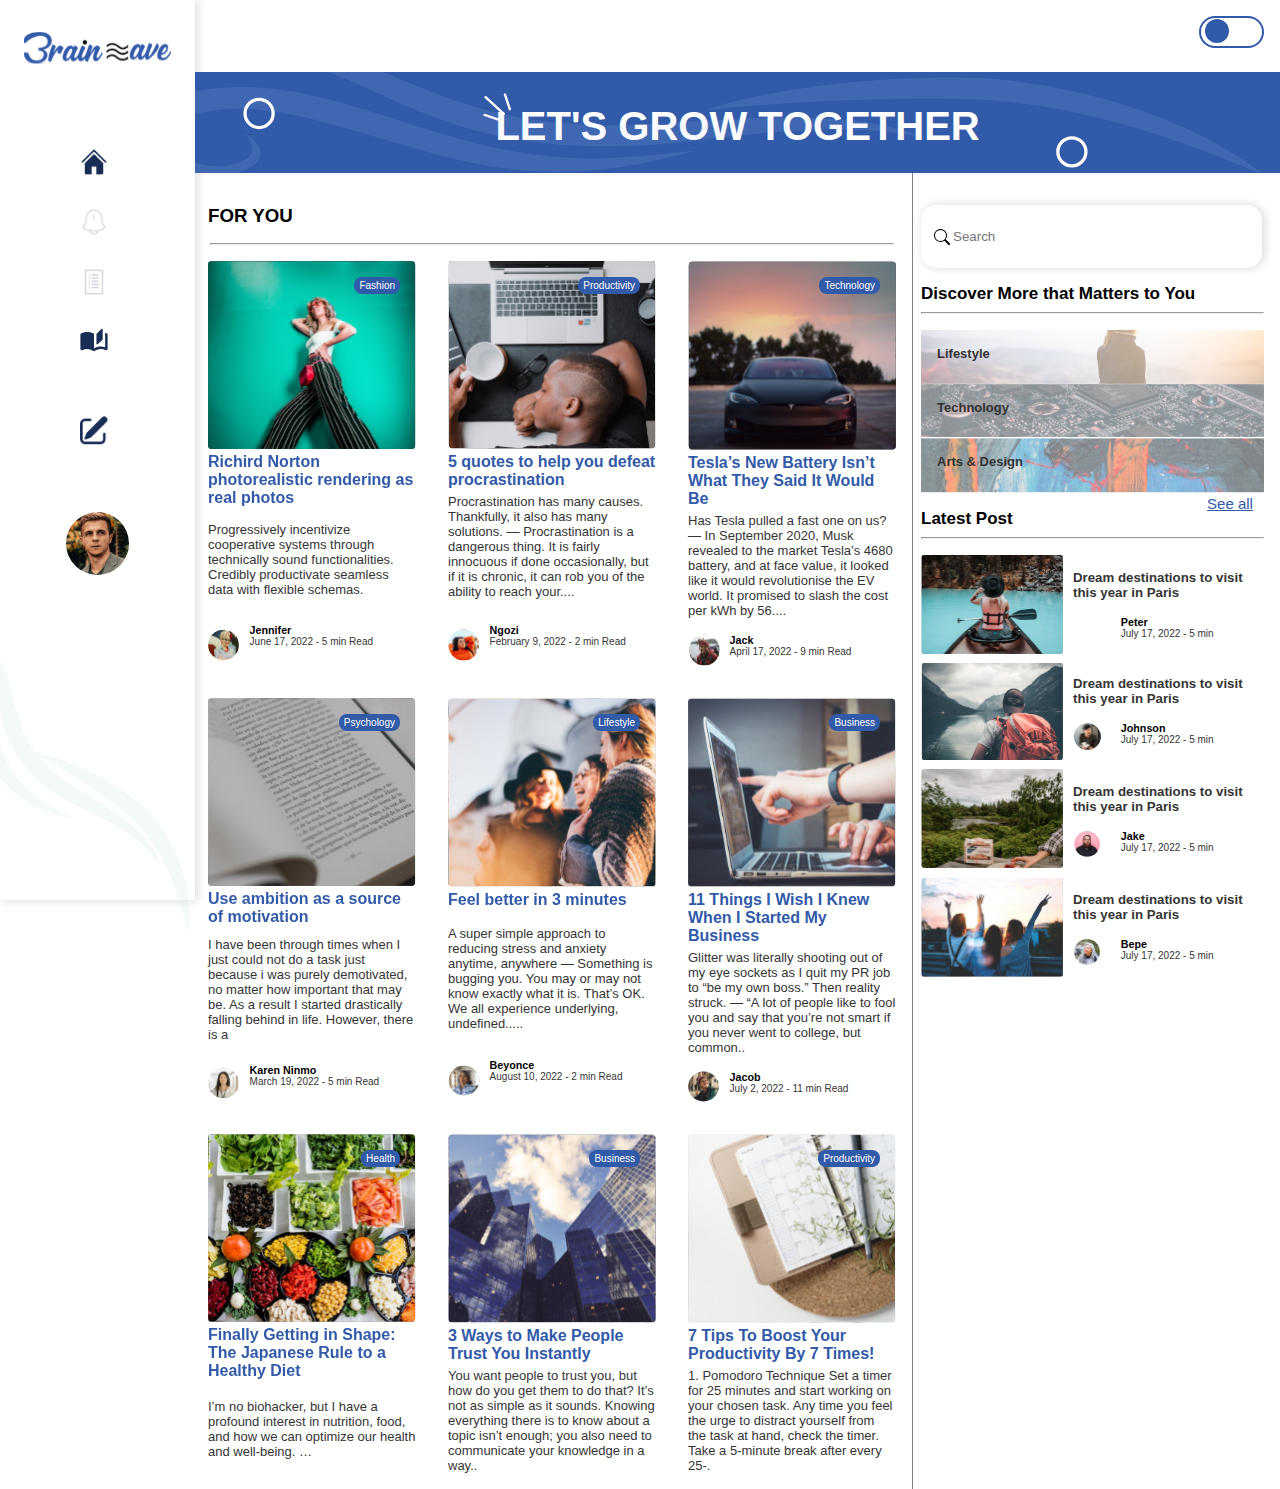
==== commit a2e9544a: "changed landing page" ====
--- a/index.html
+++ b/index.html
@@ -2,48 +2,385 @@
 <html lang="en">
 
 <head>
-    <meta charset="UTF-8">
-    <meta http-equiv="X-UA-Compatible" content="IE=edge">
-    <meta name="viewport" content="width=device-width, initial-scale=1.0">
-    <link rel="stylesheet" href="./css/style.css">
-    <link rel="stylesheet" href="./css/pre-loader.css">
-    <link rel="icon" type="image/x-icon" href="images/favicon.ico" />
-    <link href="http://fonts.cdnfonts.com/css/open-sans" rel="stylesheet" />
-    <link href="http://fonts.cdnfonts.com/css/cascadia-code" rel="stylesheet" />
-    <title>Welcome</title>
+  <meta charset="UTF-8" />
+  <meta http-equiv="X-UA-Compatible" content="IE=edge" />
+  <meta name="viewport" content="width=device-width, initial-scale=1.0" />
+  <title>User Page</title>
+  <link rel="stylesheet" href="/css/user.css" />
+  <link href="http://fonts.cdnfonts.com/css/open-sans" rel="stylesheet" />
+  <link href="http://fonts.cdnfonts.com/css/cascadia-code" rel="stylesheet" />
 </head>
 
 <body>
-    <nav>
-        <div class="nav1">
-            <img src="/land imgs/brainwave logo 2.svg" alt="logo">
-        </div>
-        <div class="nav2">
-            <a href="#"><p>Home</p></a>
-            <a href="./blog.html"><p>Blogs</p></a>
-            <a href="./write.html"><p>Write</p></a>
-            <a href="./aboutus.html"><p>About Us</p></a>
-        </div>
-        <div class="nav3">
-            <a href="./login.html"><p>Login</p></a>
-            <a href="./signup.html"><p><span class="sign-up-btn">Sign Up</span></p></a>
-        </div>
-        <div class="nav4">
-            <label for="theme"></label>
-        </div>
-    </nav>
-    <script>
-        var hidden = false;
-
-        setInterval(function () {
-            document.getElementById("first-load").style.display = "none";
-        }, 2000)
-
-        setTimeout(() => {
-            document.querySelector('.second-load').style.display = 'block'
-        }, 2000)
-
-    </script>
+  <nav>
+    <a href="index.html"><img src="/user imgs/brainwave logo 2.svg" alt="brainwave logo" class="logo" /></a>
+    <div class="nav-icons">
+      <a href="./index.html" title="Home"><img src="/image for preview/home-icon.png" alt="home icon" /></a>
+      <a href="./notification.html" title="Notification"><img src="/image for preview/notification-icon.png"
+          alt="notification icon" /></a>
+      <a href="./list.html" title="Lists"><img src="/image for preview/list-icon.png" alt="" /></a>
+      <a href="#" title="Stories"><img src="/image for preview/book.svg" alt="stories icon" /></a>
+      <img src="/user imgs/line 11.svg" alt="">
+      <a href="./write.html" title="Write"><img src="/image for preview/pen-icon.png" alt="write icon" /></a>
+    </div>
+    <a href="./profile.html" title="Profile"><img class="profile-pic" src="/user imgs/profile-pic.svg" alt=""></a>
+    <img class="curve3" src="/user imgs/curve3.svg">
+    <img class="curve2" src="/user imgs/curve2.svg">
+    <img class="curve1" src="/user imgs/curve1.svg">
+  </nav>
+  <label class="switch">
+    <input type="checkbox">
+    <span class="slider round"></span>
+  </label>
+  <header>
+    <h1>LET'S GROW TOGETHER</h1>
+    <img class="rectangle" src="/user imgs/Group 6.svg" alt="">
+    <img class="wave one" src="/user imgs/firstWave.svg" />
+    <img class="wave two" src="/user imgs/secondWave.svg" />
+    <img class="wave three" src="/user imgs/thirdWave.svg" />
+    <img class="ellipse first" src="/user imgs/Ellipse1.svg" />
+    <img class="ellipse second" src="/user imgs/Ellipse2.svg" />
+  </header>
+  <main>
+    <h3 class="for-you">FOR YOU</h3>
+    <hr class="for-you-hr" />
+    <div class="all-posts">
+      <div class="post">
+        <div class="post-img-and-header">
+          <a href="./preview.html"><img src="/user imgs/model.svg" alt="" />
+            <h4>Richird Norton photorealistic rendering as real photos</h4>
+          </a>
+          <div class="tag">
+            <p>Fashion</p>
+          </div>
+        </div>
+        <div class="post-par">
+          <p>
+            Progressively incentivize cooperative systems through technically
+            sound functionalities. Credibly productivate seamless data with
+            flexible schemas.
+          </p>
+        </div>
+        <div class="writer">
+          <img src="/user imgs/jennifer.svg" alt="">
+          <div>
+            <h6>Jennifer</h6>
+            <p>June 17, 2022 - 5 min Read</p>
+          </div>
+        </div>
+        </a>
+      </div>
+      <div class="post">
+        <div class="main-post">
+          <div class="post-img-and-header">
+            <a href="#"><img src="/user imgs/sleepOnLaptopMan.svg" alt="" />
+              <h4>5 quotes to help you defeat procrastination</h4>
+            </a>
+            <div class="tag">
+              <p>Productivity</p>
+            </div>
+          </div>
+          <div class="post-par">
+            <p>
+              Procrastination has many causes. Thankfully, it also has many
+              solutions. — Procrastination is a dangerous thing. It is fairly
+              innocuous if done occasionally, but if it is chronic, it can rob you
+              of the ability to reach your....
+            </p>
+          </div>
+        </div>
+        <div class="writer">
+          <img src="/user imgs/ngozi.svg" alt="">
+          <div>
+            <h6>Ngozi</h6>
+            <p>February 9, 2022 - 2 min Read</p>
+          </div>
+        </div>
+        </a>
+      </div>
+      <div class="post">
+        <div class="post-img-and-header">
+          <a href=""><img src="/user imgs/fine-car.svg" alt="" />
+            <h4>Tesla’s New Battery Isn’t What They Said It Would Be</h4>
+          </a>
+          <div class="tag">
+            <p>Technology</p>
+          </div>
+        </div>
+        <div class="post-par">
+          <p>
+            Has Tesla pulled a fast one on us? — In September 2020, Musk
+            revealed to the market Tesla’s 4680 battery, and at face value, it
+            looked like it would revolutionise the EV world. It promised to
+            slash the cost per kWh by 56....
+          </p>
+        </div>
+        <div class="writer">
+          <img src="/user imgs/jack.svg" alt="">
+          <div>
+            <h6>Jack</h6>
+            <p>April 17, 2022 - 9 min Read</p>
+          </div>
+        </div>
+        </a>
+      </div>
+      <div class="post">
+        <div class="post-img-and-header">
+          <a href=""><img src="/user imgs/open-book.svg" alt="" />
+            <h4>Use ambition as a source of motivation</h4>
+          </a>
+          <div class="tag">
+            <p>Psychology</p>
+          </div>
+        </div>
+        <div class="post-par">
+          <p>
+            I have been through times when I just could not do a task just
+            because i was purely demotivated, no matter how important that may
+            be. As a result I started drastically falling behind in life.
+            However, there is a
+          </p>
+        </div>
+        <div class="writer">
+          <img src="/user imgs/keren.svg" alt="">
+          <div>
+            <h6>Karen Ninmo</h6>
+            <p>March 19, 2022 - 5 min Read</p>
+          </div>
+        </div>
+      </div>
+      <div class="post">
+        <div class="post-img-and-header">
+          <a href=""><img src="/user imgs/friends-laughing.svg" alt="" />
+            <h4>Feel better in 3 minutes</h4>
+          </a>
+          <div class="tag">
+            <p>Lifestyle</p>
+          </div>
+        </div>
+        <div class="post-par">
+          <p>
+            A super simple approach to reducing stress and anxiety anytime,
+            anywhere — Something is bugging you. You may or may not know exactly
+            what it is. That’s OK. We all experience underlying, undefined.....
+          </p>
+        </div>
+        <div class="writer">
+          <img src="/user imgs/beyonce.svg" alt="">
+          <div>
+            <h6>Beyonce</h6>
+            <p>August 10, 2022 - 2 min Read</p>
+          </div>
+        </div>
+      </div>
+      <div class="post">
+        <div class="post-img-and-header">
+          <a href=""><img src="/user imgs/point-fingers-to-screen.svg" alt="" />
+            <h4>11 Things I Wish I Knew When I Started My Business</h4>
+          </a>
+          <div class="tag">
+            <p>Business</p>
+          </div>
+        </div>
+        <div class="post-par">
+          <p>
+            Glitter was literally shooting out of my eye sockets as I quit my PR
+            job to “be my own boss.” Then reality struck. — “A lot of people
+            like to fool you and say that you’re not smart if you never went to
+            college, but common..
+          </p>
+        </div>
+        <div class="writer">
+          <img src="/user imgs/jacob.svg" alt="">
+          <div>
+            <h6>Jacob</h6>
+            <p>July 2, 2022 - 11 min Read</p>
+          </div>
+        </div>
+      </div>
+      <div class="post">
+        <div class="post-img-and-header">
+          <a href=""><img src="/user imgs/dishes-of-food.svg" alt="" />
+            <h4>Finally Getting in Shape: The Japanese Rule to a Healthy Diet</h4>
+          </a>
+          <div class="tag">
+            <p>Health</p>
+          </div>
+        </div>
+        <div class="post-par">
+          <p>
+            I’m no biohacker, but I have a profound interest in nutrition, food,
+            and how we can optimize our health and well-being. …
+          </p>
+        </div>
+      </div>
+      <div class="post">
+        <div class="post-img-and-header">
+          <a href=""><img src="/user imgs/skyscrapper.svg" alt="" />
+            <h4>3 Ways to Make People Trust You Instantly</h4>
+          </a>
+          <div class="tag">
+            <p>Business</p>
+          </div>
+        </div>
+        <div class="post-par">
+          <p>
+            You want people to trust you, but how do you get them to do that?
+            It’s not as simple as it sounds. Knowing everything there is to know
+            about a topic isn’t enough; you also need to communicate your
+            knowledge in a way..
+          </p>
+        </div>
+      </div>
+      <div class="post">
+        <div class="post-img-and-header">
+          <a href=""><img src="/user imgs/taking-notes.svg" alt="" />
+            <h4>7 Tips To Boost Your Productivity By 7 Times!</h4>
+          </a>
+          <div class="tag">
+            <p>Productivity</p>
+          </div>
+        </div>
+        <div class="post-par">
+          <p>
+            1. Pomodoro Technique Set a timer for 25 minutes and start working
+            on your chosen task. Any time you feel the urge to distract yourself
+            from the task at hand, check the timer. Take a 5-minute break after
+            every 25-.
+          </p>
+        </div>
+      </div>
+    </div>
+  </main>
+  <aside>
+    <input type="search" name="search" id="search" placeholder="Search" />
+    <h3 class="discover">Discover More that Matters to You</h3>
+    <hr class="discover-hr" />
+    <div class="categories">
+      <div class="cat">
+        <a href=""><img src="/user imgs/categoryLifestyle.svg" alt="lifestyle category" /></a>
+        <div class="cat-tag">
+          <p>Lifestyle</p>
+        </div>
+      </div>
+      <div class="cat">
+        <a href="./technology.html"><img src="/user imgs/categoryTech.svg" alt="technology category" /></a>
+        <div class="cat-tag">
+          <p>Technology</p>
+        </div>
+      </div>
+      <div class="cat">
+        <a href=""><img src="/user imgs/categoryArt.svg" alt="arts abd design category" /></a>
+        <div class="cat-tag">
+          <p>Arts & Design</p>
+        </div>
+      </div>
+      <div>
+        <button class="see-all" id="see-all">See all</button>
+      </div>
+      <!------------------------------------------------------------create a dropdown----------------------- -->
+      <div id="see-all-cat">
+        <div class="cat">
+          <a href=""><img src="/user imgs/categoryHealth.svg" alt="health category" /></a>
+          <div class="cat-tag">
+            <p>Health</p>
+          </div>
+        </div>
+        <div class="cat">
+          <a href=""><img src="/user imgs/categoryReligion.svg" alt="religion category" /></a>
+          <div class="cat-tag">
+            <p>Religion</p>
+          </div>
+        </div>
+        <div class="cat">
+          <a href=""><img src="/user imgs/categoryProductivity.svg" alt="categoryProductivity category" /></a>
+          <div class="cat-tag">
+            <p>Productivity</p>
+          </div>
+        </div>
+        <div class="cat">
+          <a href="./money.html"><img src="/user imgs/categoryMoney.svg" alt="money category" /></a>
+          <div class="cat-tag">
+            <p>Money</p>
+          </div>
+        </div>
+        <div class="cat">
+          <a href=""><img src="/user imgs/categoryBusiness.svg" alt="business category" /></a>
+          <div class="cat-tag">
+            <p>Business</p>
+          </div>
+        </div>
+        <button class="hide" id="hide">Hide</button>
+      </div>
+    </div>
+    <h3 class="latest-post-h3">Latest Post</h3>
+    <hr class="latest-post-hr" />
+    <div class="latest-post">
+      <div class="post-text">
+        <a href=""><img src="/user imgs/canoe.svg" alt="" /></a>
+        <div>
+          <h5 id="latest-h5"><a href="">Dream destinations to visit this year in Paris</a></h5>
+          <div class="writer">
+            <img src="/user imgs/peter..svg" alt="">
+            <div>
+              <h6>Peter</h6>
+              <p>July 17, 2022 - 5 min</p>
+            </div>
+          </div>
+        </div>
+      </div>
+      <div class="post-text">
+        <a href=""><img src="/user imgs/hiker.svg" alt="" /></a>
+        <div>
+          <h5 id="latest-h5"><a href="">Dream destinations to visit this year in Paris</a></h5>
+          <div class="writer">
+            <img src="/user imgs/johnson.svg" alt="">
+            <div>
+              <h6>Johnson</h6>
+              <p>July 17, 2022 - 5 min</p>
+            </div>
+          </div>
+        </div>
+      </div>
+      <div class="post-text">
+        <a href=""><img src="/user imgs/mountainsAndAHand.svg" alt="" /></a>
+        <div>
+          <h5 id="latest-h5"><a href="">Dream destinations to visit this year in Paris</a></h5>
+          <div class="writer">
+            <img src="/user imgs/jake.svg" alt="">
+            <div>
+              <h6>Jake</h6>
+              <p>July 17, 2022 - 5 min</p>
+            </div>
+          </div>
+        </div>
+      </div>
+      <div class="post-text">
+        <a href=""><img src="/user imgs/handsInTheAir.svg" alt="" /></a>
+        <div>
+          <h5 id="latest-h5"><a href="">Dream destinations to visit this year in Paris</a></h5>
+          <div class="writer">
+            <img src="/user imgs/bepe.svg" alt="">
+            <div>
+              <h6>Bepe</h6>
+              <p>July 17, 2022 - 5 min</p>
+            </div>
+          </div>
+        </div>
+      </div>
+    </div>
+  </aside>
+  <footer>
+    <div class="nav-icons">
+      <a href="./index.html" title="Home"><img src="/image for preview/home-icon.png" alt="home icon" /></a>
+      <a href="#" class="search-mobile" title="Search"><img
+          src="data:image/svg+xml,%3Csvg xmlns='http://www.w3.org/2000/svg' width='16' height='16' class='bi bi-search' viewBox='0 0 16 16'%3E%3Cpath d='M11.742 10.344a6.5 6.5 0 1 0-1.397 1.398h-.001c.03.04.062.078.098.115l3.85 3.85a1 1 0 0 0 1.415-1.414l-3.85-3.85a1.007 1.007 0 0 0-.115-.1zM12 6.5a5.5 5.5 0 1 1-11 0 5.5 5.5 0 0 1 11 0z'%3E%3C/path%3E%3C/svg%3E"
+          alt="stories icon" /></a>
+      <a href="./list.html" title="Lists"><img src="/image for preview/list-icon.png" alt="" /></a>
+      <a href="./profile.html" title="Profile"><img class="profile-pic" src="/user imgs/profile-pic.svg" alt=""></a>
+    </div>
+  </footer>
+  <script src="./user.js"></script>
 </body>
 
 </html>--- a/css/user.css
+++ b/css/user.css
@@ -0,0 +1,504 @@
+* {
+  box-sizing: border-box;
+  padding: 0;
+  margin: 0;
+  text-decoration: none;
+}
+
+h1,
+h2,
+h3,
+h4,
+h5,
+h6 {
+  font-family: Cascadia code, sans-serif;
+}
+
+h4 {
+  color: #315aa9;
+}
+
+p {
+  font-family: open sans, sans-serif;
+  color: rgb(53, 52, 52);
+}
+
+body {
+  display: grid;
+  grid-template-areas:
+    "nav header header"
+    "nav main aside"
+    "nav main aside";
+  background-color: #ffffff;
+}
+
+/* -------------------------START OF NAV SECTION------------------------- */
+
+nav {
+  grid-area: nav;
+  position: fixed;
+  height: 100vh;
+  box-shadow: 2px 0 10px rgb(218, 214, 214);
+  text-align: center;
+  padding-top: 2rem;
+}
+
+.curve3,
+.curve2,
+.curve1 {
+  position: absolute;
+  opacity: 0.3;
+}
+
+.curve3 {
+  bottom: 5rem;
+  left: 0;
+}
+
+.curve2 {
+  bottom: 2rem;
+  left: 0;
+}
+
+.curve1 {
+  bottom: -2.2rem;
+  left: 2rem;
+}
+
+.logo {
+  width: 75%;
+}
+
+.nav-icons {
+  margin: 5rem;
+}
+
+.nav-icons img {
+  display: block;
+  margin-top: 2rem;
+  width: 80%;
+}
+
+.profile-pic {
+    height: 7vh;
+    margin-top: -13px;
+}
+
+/* -------------------------END OF NAV SECTION ---------------- */
+/* -------------------------START OF TOGGLE SECTION-------------- */
+
+.switch {
+    position: absolute;
+    display: inline-block;
+    width: 65px;
+    height: 32px;
+    right: 16px;
+    top: 16px;
+  }
+
+  .switch input {
+    opacity: 0;
+    width: 0;
+    height: 0;
+  }
+
+  .slider {
+    position: absolute;
+    cursor: pointer;
+    top: 0;
+    left: 0;
+    right: 0;
+    bottom: 0;
+    background-color: #fff;
+    border: 2px solid #315aa9;
+    -webkit-transition: .4s;
+    transition: .4s;
+  }
+
+  .slider:before {
+    position: absolute;
+    content: "";
+    height: 24px;
+    width: 24px;
+    left: 4px;
+    bottom: 2.6px;
+    background-color:#315aa9;
+    -webkit-transition: .4s;
+    transition: .4s;
+  }
+
+  input:checked + .slider {
+    background-color:rgb(53, 52, 52);
+  }
+  
+  input:focus + .slider {
+    box-shadow: 0 0 1px rgb(53, 52, 52);
+  }
+
+  input:checked + .slider:before {
+    -webkit-transform: translateX(26px);
+    -ms-transform: translateX(26px);
+    transform: translateX(26px);
+  }
+
+  .slider.round {
+    border-radius: 34px;
+  }
+  
+  .slider.round:before {
+    border-radius: 50%;
+  }
+
+  /* -----------------END OF TOGGLE SECTION------------------------ */
+
+header {
+  grid-area: header;
+  background-color: #315aa9;
+  color: #ffffff;
+  margin-left: 12.2rem;
+  margin-top: 4.5rem;
+  padding: 2rem 1.5rem 1.5rem 1.5rem;
+  text-align: center;
+  font-size: 20px;
+  position: relative;
+  overflow: hidden;
+}
+
+header > img {
+  position: absolute;
+}
+
+.wave {
+  opacity: 0.1;
+}
+
+.one {
+  width: 35rem;
+  left: -60px;
+  top: 15px;
+}
+
+.two {
+  width: 50rem;
+  top: 0;
+  left: -65px;
+}
+
+.three {
+  width: 35rem;
+  top: 5px;
+  right: 15px;
+}
+
+.ellipse {
+  width: 2rem;
+}
+
+.rectangle {
+    position: absolute;
+    left: 18rem;
+    top: 1.3rem;
+}
+
+.first {
+  bottom: 5px;
+  right: 12rem;
+}
+
+.second {
+  left: 3rem;
+  top: 25px;
+}
+
+/* ---------------------END OF HEADER SECTION----------------------- */
+/* ---------------------START OF MAIN SECTION----------------------- */
+.for-you {
+  padding: 2rem 0 0 1rem;
+}
+
+.for-you-hr {
+  width: 95%;
+  margin: auto;
+  margin-top: 1rem;
+}
+
+main {
+  grid-area: main;
+  margin-left: 12rem;
+}
+
+.all-posts {
+  display: grid;
+  grid-template-columns: repeat(3, minmax(13rem, 13rem));
+  grid-gap: 2rem;
+  padding: 1rem;
+}
+
+.all-posts img {
+  width: 100%;
+}
+
+.post {
+  display: grid;
+}
+
+.post-img-and-header {
+  padding-bottom: 5px;
+  position: relative;
+}
+
+.post-par {
+  font-size: 13px;
+}
+
+/* ---------------------END OF MAIN SECTION----------------------- */
+/* -----------------------START OF ASIDE SECTION------------------ */
+
+aside {
+  grid-area: aside;
+  padding-left: 0.5rem;
+  border-left: 1px solid grey;
+  position:sticky;
+}
+
+#search {
+  width: 95%;
+  min-width: 15rem;
+  height: 7vh;
+  border-radius: 15px;
+  box-shadow: 2px 0 10px rgb(218, 214, 214);
+  margin-top: 2rem;
+  background: #ffffff
+    url("data:image/svg+xml,%3Csvg xmlns='http://www.w3.org/2000/svg' width='16' height='16' class='bi bi-search' viewBox='0 0 16 16'%3E%3Cpath d='M11.742 10.344a6.5 6.5 0 1 0-1.397 1.398h-.001c.03.04.062.078.098.115l3.85 3.85a1 1 0 0 0 1.415-1.414l-3.85-3.85a1.007 1.007 0 0 0-.115-.1zM12 6.5a5.5 5.5 0 1 1-11 0 5.5 5.5 0 0 1 11 0z'%3E%3C/path%3E%3C/svg%3E")
+    no-repeat 13px center;
+  padding: 0 2rem;
+  border: none;
+}
+
+.discover,
+.latest-post-h3 {
+  font-size: 17px;
+  padding-top: 1rem;
+}
+
+.discover-hr,
+.latest-post-hr {
+  margin: 0.5rem 1rem 1rem 0;
+}
+
+.categories {
+  margin-right: 1rem;
+}
+
+.cat {
+  position: relative;
+}
+
+.categories img {
+  display: block;
+  opacity: 0.5;
+  width: 100%;
+}
+
+#see-all-cat{
+    display: none;
+}
+
+.see-all, .hide {
+    background-color: #ffffff;
+    border: none;
+    width: 4rem;
+    font-size: 15px;
+    text-decoration: underline;
+    color: #315aa9;
+    margin: 2px;
+    float: right;
+}
+
+.see-all:hover, .hide:hover {
+    color: rgb(53, 52, 52);
+    text-decoration: none;
+    cursor: pointer;
+  }  
+
+.latest-post > .post-text {
+  display: flex;
+  align-items: center;
+}
+.post-text {
+  margin-bottom: 5px;
+}
+
+#latest-h5 a {
+  color: rgb(53, 52, 52);
+}
+
+.latest-post img {
+  margin-right: 10px;
+}
+
+.latest-post {
+  width: 95%;
+}
+/* -----------------------END OF ASIDE SECTION--------------- */
+/* -----------------------START OF WRITER PROFILE AND TAGS--- */
+.writer {
+  margin-top: 1rem;
+  display: flex;
+}
+
+.writer p {
+  font-size: 10px;
+}
+
+.writer img {
+  width: 20%;
+  padding-right: 10px;
+}
+
+.tag {
+  background-color: #315aa9;
+  width: fit-content;
+  padding: 3px 5px;
+  font-size: 10px;
+  border-radius: 8px;
+  position: absolute;
+  top: 1rem;
+  right: 1rem;
+}
+
+.cat-tag {
+  position: absolute;
+  top: 1rem;
+  left: 1rem;
+  font-size: 13px;
+  font-weight: bold;
+}
+
+.tag p {
+  color: #ffffff;
+}
+
+footer {
+  display: none;
+}
+
+@media screen and (max-width: 425px) and (min-width: 200px) {
+  body,
+  header {
+    display: block;
+  }
+
+  header {
+    width: 100%;
+    margin-left: 0;
+    font-size: 15px;
+  }
+
+  aside,
+  nav {
+    display: none;
+  }
+
+  .all-posts {
+    grid-template-columns: repeat(2, minmax(5rem, 13rem));
+  }
+
+  main {
+    margin-left: 0;
+  }
+
+  footer {
+    display: block;
+    margin-top: 1rem;
+    border-top: 2px solid rgb(238, 230, 230);
+  }
+
+  .nav-icons {
+    display: flex;
+    margin: 0 3rem;
+    justify-content: space-between;
+    align-items: center;
+    padding-bottom: 1rem;
+    padding-top: 0;
+  }
+
+  .search-mobile {
+    width: 2rem;
+  }
+
+  .profile-pic {
+    height: 8vh;
+  }
+
+  .rectangle {
+    left: 1rem;
+    top: 1rem;
+  }
+
+  .one, .two, .three {
+    width: 20rem;
+  }
+
+  .three {
+    top: 0;
+  }
+
+  .first {
+    right: 0.7rem;
+  }
+
+  .second {
+    left: 0.8rem;
+    top: 3.5rem;
+  }
+}
+
+@media screen and (max-width: 400px) and (min-width: 370px) {
+   header h1 {
+    font-size: 25px;
+   }
+
+   .one, .two, .three {
+    display: none;
+   }
+
+   .rectangle {
+    left: 1.5rem;
+   }
+}
+
+@media screen and (max-width: 369px) and (min-width: 300px) {
+    .one, .two, .three {
+        display: none;
+       }
+
+       header h1 {
+        font-size: 20px;
+       }
+
+       .second {
+        left: 2rem;
+        top: 2.8rem;
+       }
+
+       .rectangle {
+        left: 2rem;
+        top: 0.6rem;
+       }
+    }
+
+    @media screen and (max-width: 280px) and (min-width: 240px) {
+        .all-posts {
+            display: block;
+            padding: 1rem;
+          }
+          
+        .post {
+            margin-bottom: 1rem;
+        }
+
+          .one, .two, .three {
+            display: none;
+          }
+    }